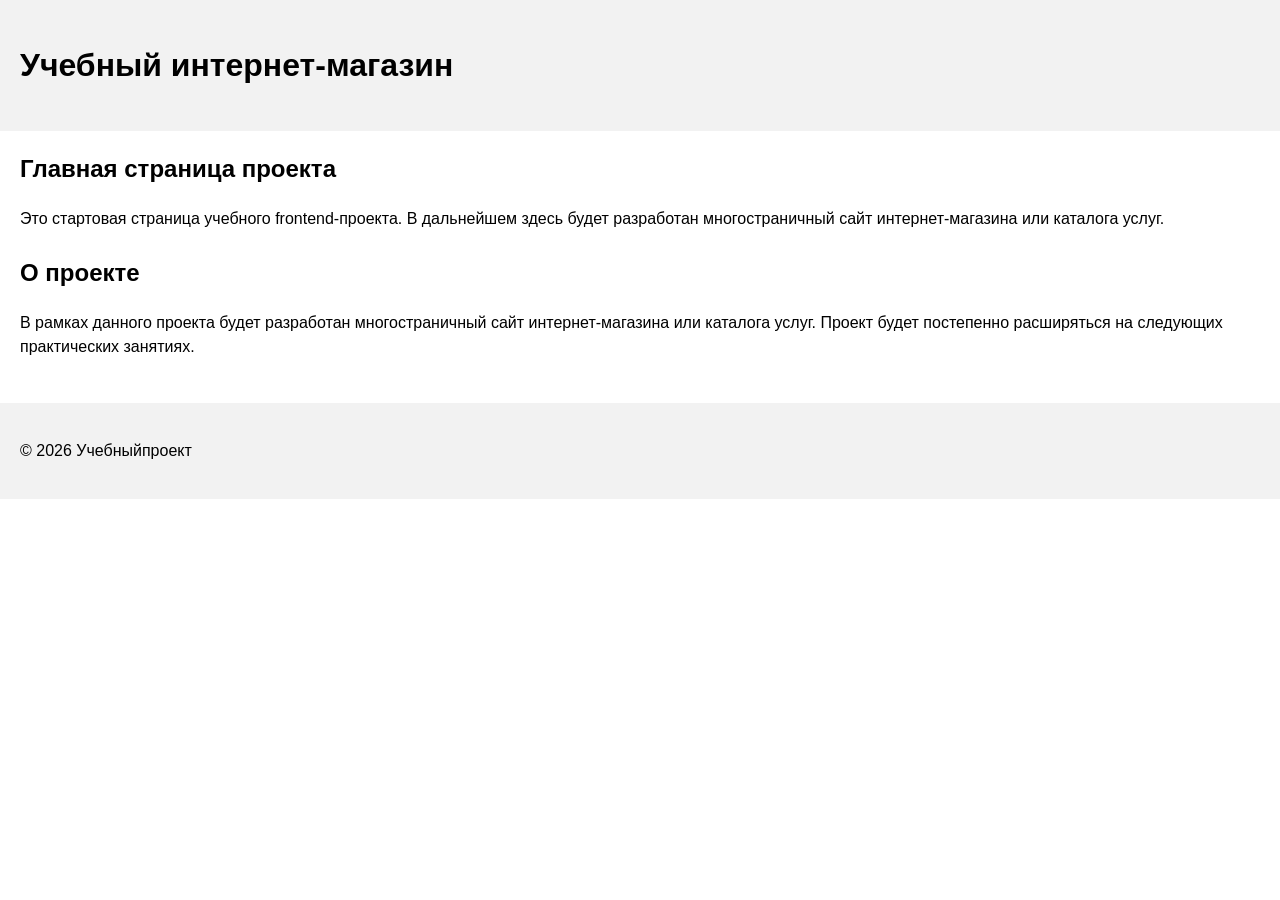
==== index.html @ c93471c6 "feat: add project description section" ====
<!DOCTYPE html>
<html lang="ru">
<head>
<meta charset="UTF-8">
<meta name="viewport" content="width=device-width, initial-scale=1.0">
<title>Каталогтоваров</title>
<link rel="stylesheet" href="css/style.css">
</head>
<body>
<header>
<h1>Учебный интернет-магазин</h1>
</header>

<main>
<section>
<h2>Главная страница проекта</h2>
<p>
        Это стартовая страница учебного frontend-проекта.
        В дальнейшем здесь будет разработан многостраничный сайт
        интернет-магазина или каталога услуг.
</p>
</section>
<section>
<h2>О проекте</h2>
<p>
    В рамках данного проекта будет разработан многостраничный сайт
    интернет-магазина или каталога услуг. Проект будет постепенно
    расширяться на следующих практических занятиях.
</p>
</section>

</main>

<footer>
<p>&copy; 2026 Учебныйпроект</p>
</footer>
</body>
</html>
---- css/style.css ----
body {
  margin: 0;
  font-family: Arial, sans-serif;
  line-height: 1.5;
}

header,
main,
footer {
  padding: 20px;
}

header {
  background-color: #f2f2f2;
}

footer {
background-color: #f2f2f2;
}

section {
  margin-bottom: 24px;
}

section h2 {
margin-top: 0;
}
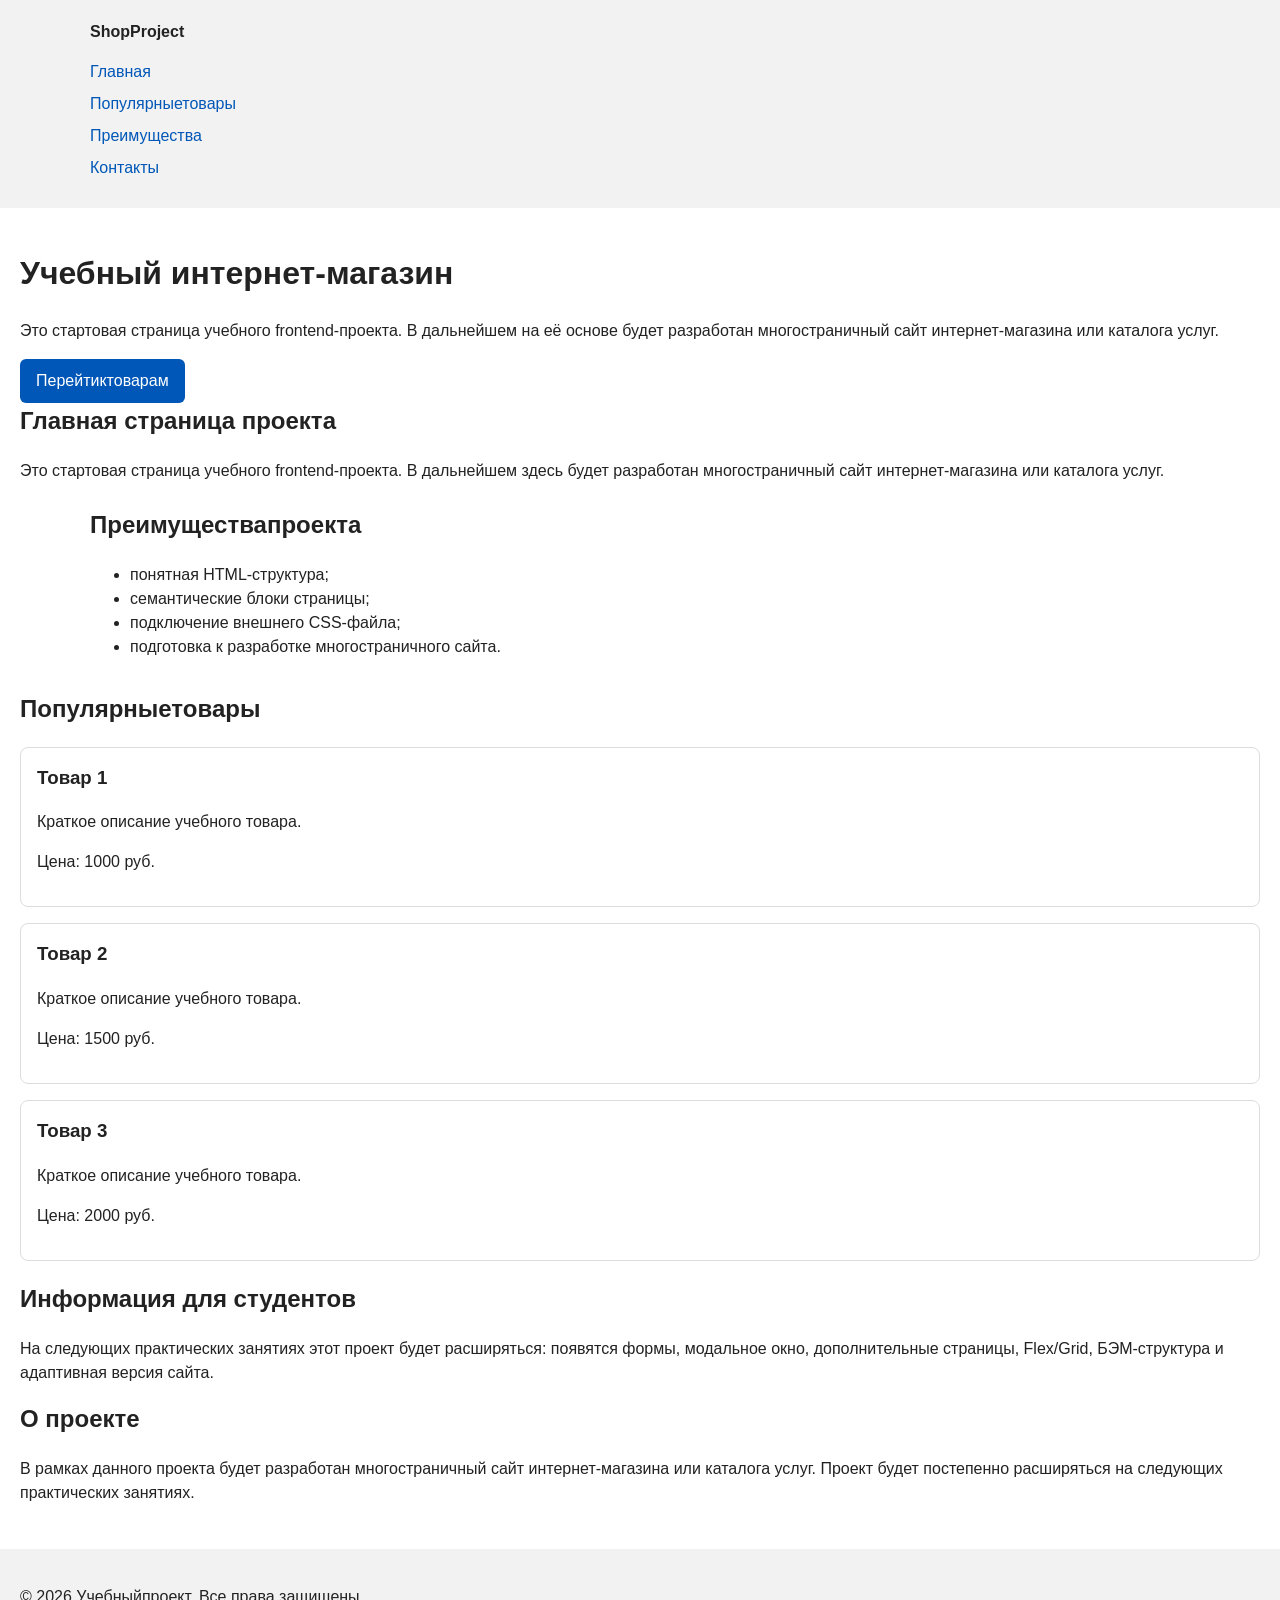
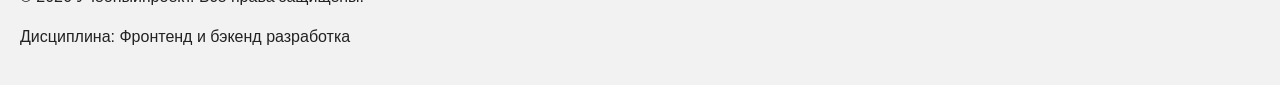
==== commit 00eebe63: ": add semantic HTML structure and base CSS styles" ====
--- a/index.html
+++ b/index.html
@@ -5,13 +5,37 @@
 <meta name="viewport" content="width=device-width, initial-scale=1.0">
 <title>Каталогтоваров</title>
 <link rel="stylesheet" href="css/style.css">
+
 </head>
 <body>
+    
 <header>
-<h1>Учебный интернет-магазин</h1>
+<div class="site-header">
+<a class="site-logo" href="index.html">ShopProject</a>
+
+<nav class="site-nav" aria-label="Основнаянавигация">
+<ul class="site-nav__list">
+<li><a href="index.html">Главная</a></li>
+<li><a href="#popular">Популярныетовары</a></li>
+<li><a href="#advantages">Преимущества</a></li>
+<li><a href="#contacts">Контакты</a></li>
+</ul>
+</nav>
+</div>
 </header>
 
+
 <main>
+<sectionclass="hero">
+<h1>Учебный интернет-магазин</h1>
+<p>
+    Это стартовая страница учебного frontend-проекта.
+    В дальнейшем на её основе будет разработан многостраничный сайт
+    интернет-магазина или каталога услуг.
+</p>
+<a class="button" href="#popular">Перейтиктоварам</a>
+</section>
+
 <section>
 <h2>Главная страница проекта</h2>
 <p>
@@ -20,6 +44,47 @@
         интернет-магазина или каталога услуг.
 </p>
 </section>
+<section class="section" id="advantages">
+<h2>Преимуществапроекта</h2>
+
+<ul class="advantages-list">
+<li>понятная HTML-структура;</li>
+<li>семантические блоки страницы;</li>
+<li>подключение внешнего CSS-файла;</li>
+<li>подготовка к разработке многостраничного сайта.</li>
+</ul>
+</section>
+<sectionclass="section" id="popular">
+<h2>Популярныетовары</h2>
+
+<article class="product-card">
+<h3>Товар 1</h3>
+<p>Краткое описание учебного товара.</p>
+<p>Цена: 1000 руб.</p>
+</article>
+
+<article class="product-card">
+<h3>Товар 2</h3>
+<p>Краткое описание учебного товара.</p>
+<p>Цена: 1500 руб.</p>
+</article>
+
+<article class="product-card">
+<h3>Товар 3</h3>
+<p>Краткое описание учебного товара.</p>
+<p>Цена: 2000 руб.</p>
+</article>
+</section>
+<asideclass="aside-info">
+<h2>Информация для студентов</h2>
+<p>
+    На следующих практических занятиях этот проект будет расширяться:
+    появятся формы, модальное окно, дополнительные страницы, Flex/Grid,
+    БЭМ-структура и адаптивная версия сайта.
+</p>
+</aside>
+
+
 <section>
 <h2>О проекте</h2>
 <p>
@@ -31,8 +96,9 @@
 
 </main>
 
-<footer>
-<p>&copy; 2026 Учебныйпроект</p>
+<footer id="contacts">
+<p>&copy; 2026 Учебныйпроект. Все права защищены.</p>
+<p>Дисциплина: Фронтенд и бэкенд разработка</p>
 </footer>
 </body>
 </html>
--- a/css/style.css
+++ b/css/style.css
@@ -25,3 +25,172 @@
 section h2 {
 margin-top: 0;
 }
+
+/* 
+  Универсальное правило для всех элементов.
+border-box делает расчёт размеров более понятным:
+width включает content, padding и border.
+*/
+* {
+  box-sizing: border-box;
+}
+
+/*
+Убираемстандартныйвнешнийотступбраузерау body.
+Без этого вокруг страницы может появиться белая рамка.
+*/
+body {
+  margin: 0;
+  font-family: Arial, sans-serif;
+  line-height: 1.5;
+  color: #222222;
+  background-color: #ffffff;
+}
+
+/*
+  Задаём внутренние отступы для основных областей страницы.
+  Это делает содержимое визуально отделённым от краёв окна браузера.
+*/
+header,
+main,
+footer {
+  padding: 20px;
+}
+
+/*
+  Оформляем шапку страницы.
+  Пока используется простой светло-серый фон.
+*/
+header {
+background-color: #f2f2f2;
+}
+
+/*
+  Оформляем подвал страницы тем же фоном,
+  чтобы визуально отделить его от основного содержимого.
+*/
+footer {
+background-color: #f2f2f2;
+}
+/*
+  Ограничиваем ширину содержимого шапки,
+  чтобы оно не растягивалось слишком сильно на широких экранах.
+*/
+.site-header {
+  max-width: 1100px;
+margin: 0 auto;
+}
+
+/*
+  Оформляем текстовый логотип.
+*/
+.site-logo {
+  font-weight: bold;
+text-decoration: none;
+color: #222222;
+}
+
+/*
+  Убираем стандартные отступы и маркеры списка навигации.
+*/
+.site-nav__list {
+  padding: 0;
+  margin: 16px 0 0;
+list-style: none;
+}
+
+/*
+  Добавляем расстояние между пунктами меню.
+*/
+.site-nav__list li {
+  margin-bottom: 8px;
+}
+
+/*
+Оформляемссылкименю.
+*/
+.site-nav__list a {
+  color: #0057b8;
+  text-decoration: none;
+}
+
+/*
+  При наведении мыши подчёркиваем ссылку.
+  Подробно состояния интерфейса будут рассмотрены в практической работе 1.7.
+*/
+.site-nav__lista:hover {
+  text-decoration: underline;
+}
+/*
+Hero-блок — первый крупный блок страницы.
+  Он визуально отделяется от остальных разделов фоном и отступами.
+*/
+.hero {
+  max-width: 1100px;
+  margin: 0 auto 32px;
+  padding: 32px 20px;
+  background-color: #eef5ff;
+border-radius: 12px;
+}
+
+/*
+  Общий класс для разделов страницы.
+*/
+.section {
+  max-width: 1100px;
+  margin: 0 auto 32px;
+}
+
+/*
+  Убираем лишний верхний отступ у заголовков разделов.
+*/
+.section h2 {
+  margin-top: 0;
+}
+/*
+  Карточка товара — самостоятельный блок.
+  На следующих занятиях карточки будут доработаны и выстроены в сетку.
+*/
+.product-card {
+  margin-bottom: 16px;
+  padding: 16px;
+  border: 1px solid #dddddd;
+  border-radius: 8px;
+  background-color: #ffffff;
+}
+
+/*
+  Убираем лишний верхний отступ у заголовка карточки.
+*/
+.product-card h3 {
+  margin-top: 0;
+}
+/*
+  Пока это обычная ссылка, но визуально она оформляется как кнопка.
+*/
+.button {
+  display: inline-block;
+  padding: 10px 16px;
+  color: #ffffff;
+  background-color: #0057b8;
+  text-decoration: none;
+  border-radius: 6px;
+}
+
+/*
+  Простое состояние наведения для кнопки.
+*/
+.button:hover {
+  background-color: #003f86;
+}
+
+/*
+  Дополнительный информационный блок.
+*/
+.aside-info {
+max-width: 1100px;
+  margin: 0 auto 32px;
+  padding: 16px;
+  border-left: 4px solid #0057b8;
+background-color: #f7f7f7;
+}
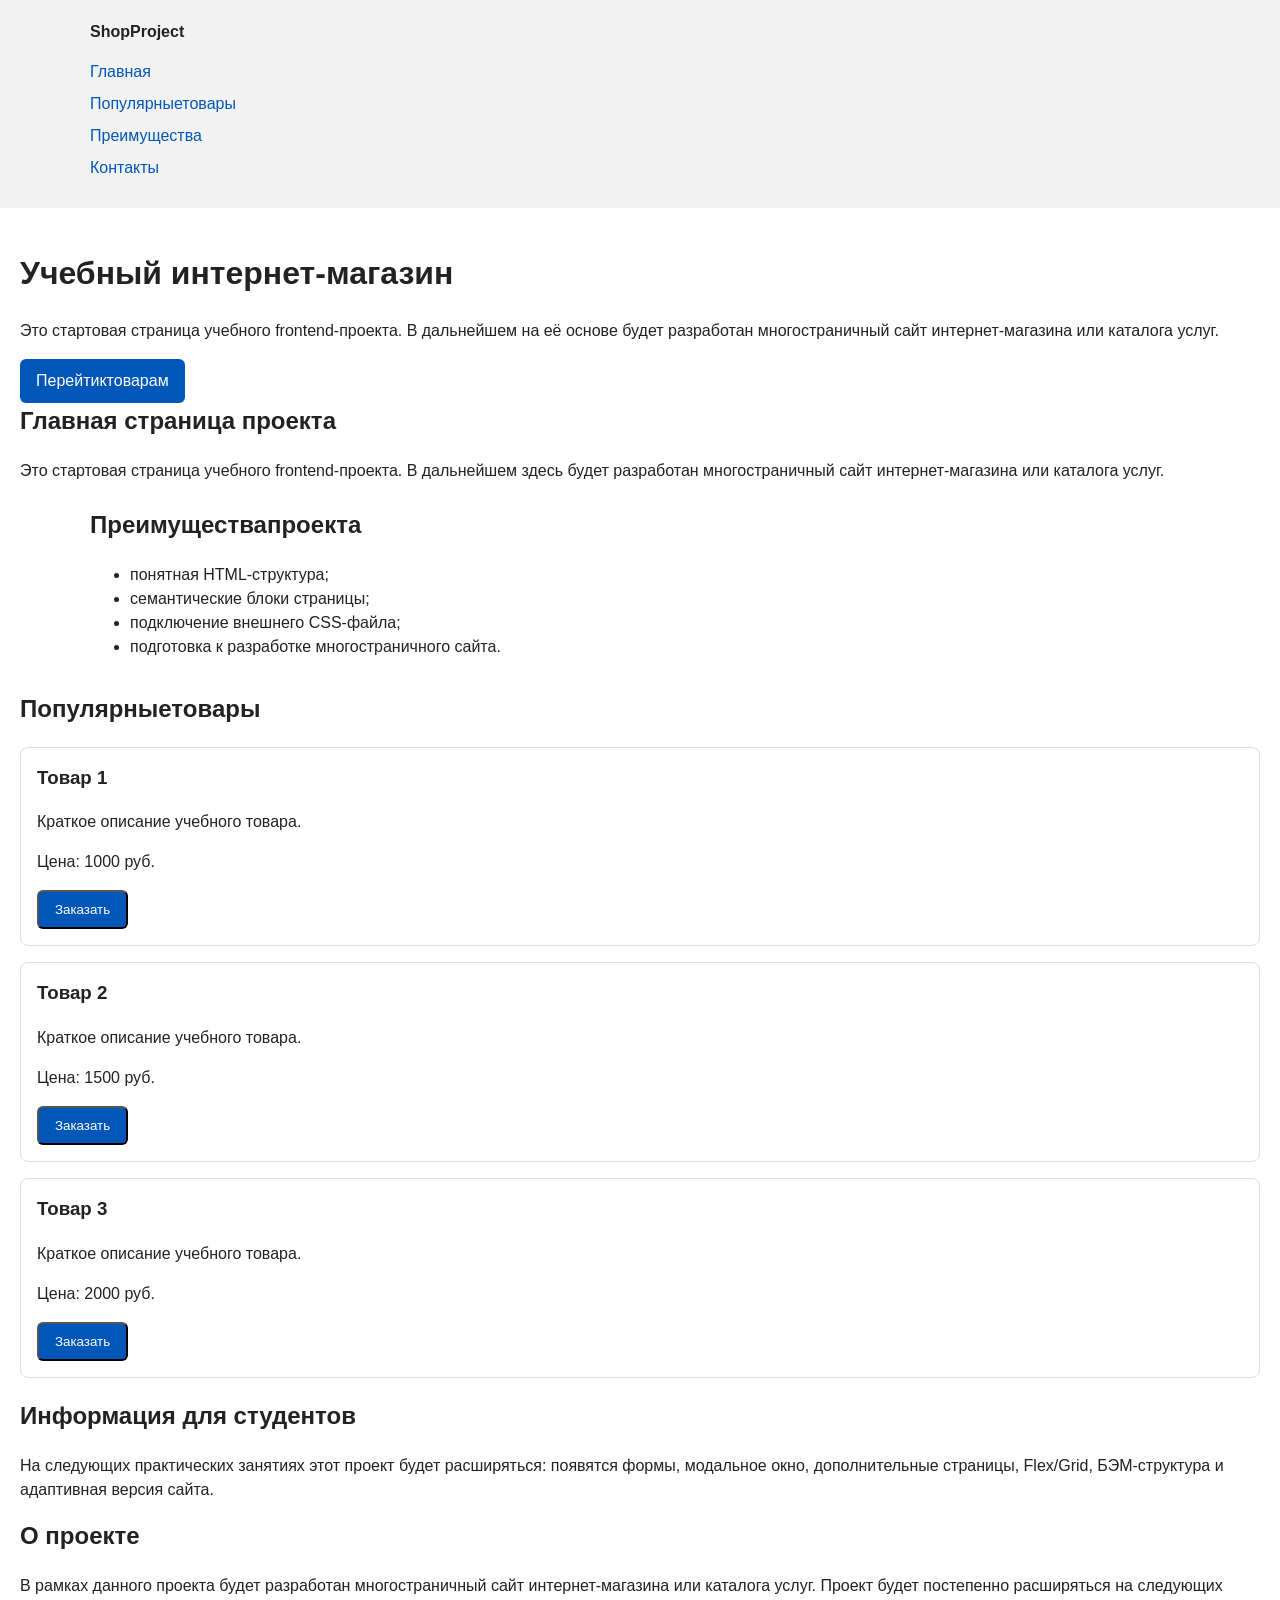
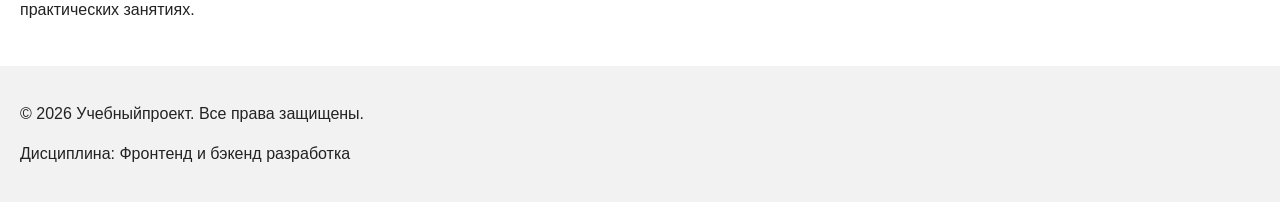
==== commit 2549c6b9: "feat: add order form modal and validation" ====
--- a/index.html
+++ b/index.html
@@ -5,6 +5,7 @@
 <meta name="viewport" content="width=device-width, initial-scale=1.0">
 <title>Каталогтоваров</title>
 <link rel="stylesheet" href="css/style.css">
+<script src="js/main.js" defer></script>
 
 </head>
 <body>
@@ -61,18 +62,30 @@
 <h3>Товар 1</h3>
 <p>Краткое описание учебного товара.</p>
 <p>Цена: 1000 руб.</p>
+<button class="button product-card__button" type="button" data-product="Товар 1">
+Заказать
+</button>
+
 </article>
 
 <article class="product-card">
 <h3>Товар 2</h3>
 <p>Краткое описание учебного товара.</p>
 <p>Цена: 1500 руб.</p>
+<button class="button product-card__button" type="button" data-product="Товар 1">
+Заказать
+</button>
+
 </article>
 
 <article class="product-card">
 <h3>Товар 3</h3>
 <p>Краткое описание учебного товара.</p>
 <p>Цена: 2000 руб.</p>
+<button class="button product-card__button" type="button" data-product="Товар 1">
+Заказать
+</button>
+
 </article>
 </section>
 <asideclass="aside-info">
@@ -100,5 +113,102 @@
 <p>&copy; 2026 Учебныйпроект. Все права защищены.</p>
 <p>Дисциплина: Фронтенд и бэкенд разработка</p>
 </footer>
+<dialog class="order-dialog" id="order-dialog" aria-labelledby="order-dialog-title">
+<h2 id="order-dialog-title">Оформлениезаявки</h2>
+
+<form class="order-form" id="order-form" action="#" method="post" novalidate>
+<input id="selected-product" name="selected-product" type="hidden">
+
+<div class="form-field">
+<label for="order-name">Имя</label>
+<input
+        id="order-name"
+        name="name"
+        type="text"
+        placeholder="Введитевашеимя"
+minlength="2"
+        autocomplete="given-name"
+        required
+>
+</div>
+
+<div class="form-field">
+<label for="order-email">E-mail</label>
+<input
+        id="order-email"
+        name="email"
+        type="email"
+        placeholder="example@mail.ru"
+        autocomplete="email"
+        required
+>
+</div>
+
+<div class="form-field">
+<label for="order-phone">Телефон</label>
+<input
+        id="order-phone"
+        name="phone"
+        type="tel"
+inputmode="tel"
+        placeholder="+7 (900) 000-00-00"
+        pattern="^\+7 \(\d{3}\) \d{3}-\d{2}-\d{2}$"
+        required
+>
+<small>Формат: +7 (900) 000-00-00</small>
+</div>
+
+<div class="form-field">
+<label for="order-date">Датасвязи</label>
+<input
+        id="order-date"
+        name="date"
+        type="date"
+>
+</div>
+
+<div class="form-field">
+<label for="order-topic">Темазаявки</label>
+<select id="order-topic" name="topic" required>
+<option value="">Выберитетему</option>
+<option value="product">Заказтовара</option>
+<option value="consultation">Консультация</option>
+<option value="delivery">Доставка</option>
+</select>
+</div>
+
+<div class="form-field">
+<label for="order-comment">Комментарий</label>
+<textarea
+        id="order-comment"
+        name="comment"
+rows="4"
+placeholder="Укажите дополнительную информацию"
+></textarea>
+</div>
+
+<div class="form-field form-field--checkbox">
+<label>
+<input
+          id="order-agreement"
+name="agreement"
+type="checkbox"
+required
+>
+        Я согласен на обработку данных
+</label>
+</div>
+
+<div class="form-actions">
+<button type="button" id="close-order-dialog">Закрыть</button>
+<button type="submit">Отправитьзаявку</button>
+</div>
+</form>
+</dialog>
+
+<p class="success-message" id="success-message" hidden>
+Форма успешно отправлена!
+</p>
+
 </body>
 </html>
--- a/css/style.css
+++ b/css/style.css
@@ -194,3 +194,104 @@
   border-left: 4px solid #0057b8;
 background-color: #f7f7f7;
 }
+/*
+  Модальное окно.
+  Элемент dialog сам умеет открываться поверх страницы.
+*/
+.order-dialog {
+  width: min(100% - 32px, 560px);
+  padding: 24px;
+  border: none;
+  border-radius: 12px;
+}
+
+/*
+  Затемнение фона за модальным окном.
+*/
+.order-dialog::backdrop {
+  background-color: rgba(0, 0, 0, 0.5);
+}
+
+/*
+  Поле формы.
+  Каждый блок получает нижний отступ.
+*/
+.form-field {
+  margin-bottom: 16px;
+}
+
+/*
+Подписьполя.
+*/
+.form-field label {
+  display: block;
+  margin-bottom: 6px;
+}
+
+/*
+  Основные поля формы.
+*/
+.form-fieldinput,
+.form-field select,
+.form-field textarea {
+  width: 100%;
+  padding: 10px 12px;
+  border: 1px solid #cccccc;
+  border-radius: 6px;
+  font: inherit;
+}
+
+/*
+Checkbox не должен занимать всю ширину.
+*/
+.form-field input[type="checkbox"] {
+width: auto;
+}
+
+/*
+  Подсказка под полем телефона.
+*/
+.form-field small {
+  display: block;
+margin-top: 4px;
+color: #666666;
+}
+
+/*
+  Видимый фокус для клавиатурной навигации.
+*/
+.form-field input:focus-visible,
+.form-field select:focus-visible,
+.form-field textarea:focus-visible,
+.form-actions button:focus-visible {
+  outline: 2px solid #0057b8;
+  outline-offset: 2px;
+}
+
+/*
+  Подсветка ошибочных полей.
+  Атрибут aria-invalid будет добавляться через JavaScript.
+*/
+[aria-invalid="true"] {
+  border-color: #b00020;
+}
+
+/*
+Кнопкиформы.
+*/
+.form-actions {
+  display: flex;
+  gap: 12px;
+  margin-top: 20px;
+}
+
+/*
+  Сообщение об успешной отправке.
+*/
+.success-message {
+max-width: 1100px;
+  margin: 24px auto;
+  padding: 16px;
+  border-left: 4px solid #168a2f;
+  background-color: #eefaf0;
+}
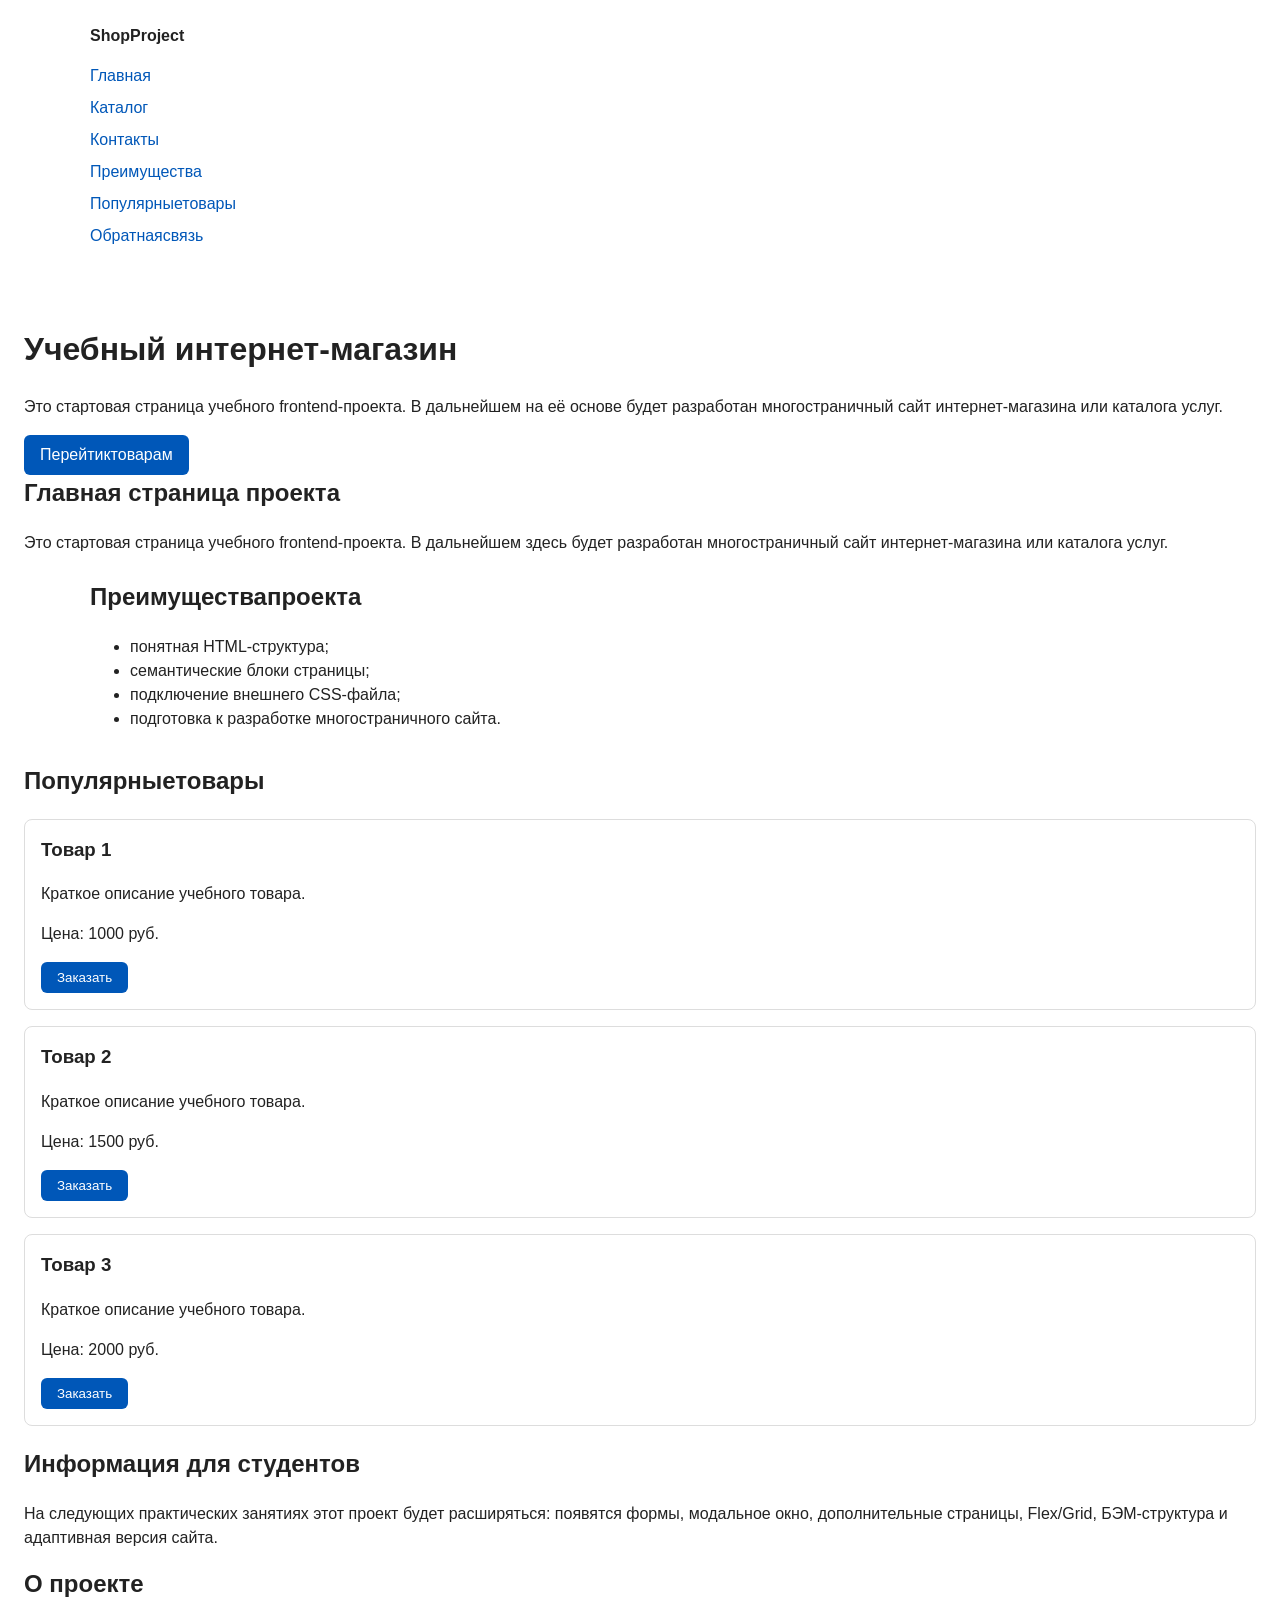
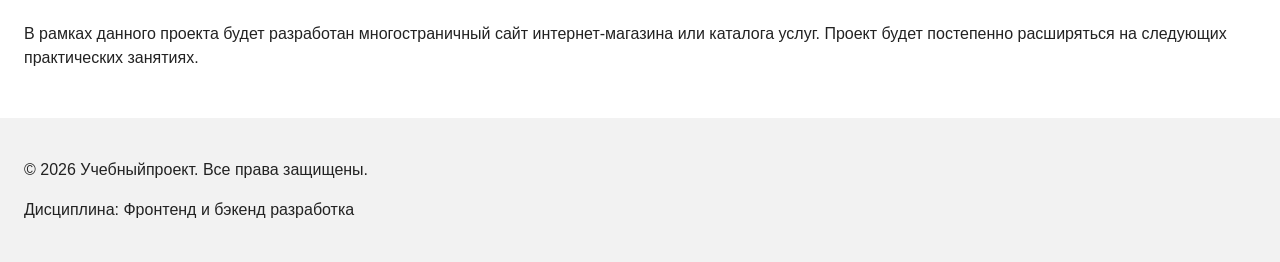
==== commit 351981fd: "feat: add multi-page structure navigation and anchors" ====
--- a/index.html
+++ b/index.html
@@ -6,6 +6,10 @@
 <title>Каталогтоваров</title>
 <link rel="stylesheet" href="css/style.css">
 <script src="js/main.js" defer></script>
+<meta property="og:type" content="website">
+<meta property="og:title" content="Учебныйинтернет-магазин">
+<meta property="og:description" content="Учебный frontend-проектинтернет-магазина.">
+<meta property="og:image" content="https://username.github.io/kr1-html-css-shop/images/preview.jpg">
 
 </head>
 <body>
@@ -17,11 +21,14 @@
 <nav class="site-nav" aria-label="Основнаянавигация">
 <ul class="site-nav__list">
 <li><a href="index.html">Главная</a></li>
-<li><a href="#popular">Популярныетовары</a></li>
-<li><a href="#advantages">Преимущества</a></li>
-<li><a href="#contacts">Контакты</a></li>
+<li><a href="catalog.html">Каталог</a></li>
+<li><a href="contacts.html">Контакты</a></li>
+<li><a href="index.html#advantages">Преимущества</a></li>
+<li><a href="index.html#popular">Популярныетовары</a></li>
+<li><a href="index.html#contacts">Обратнаясвязь</a></li>
 </ul>
 </nav>
+
 </div>
 </header>
 
--- a/css/style.css
+++ b/css/style.css
@@ -1,43 +1,52 @@
-body {
-  margin: 0;
-  font-family: Arial, sans-serif;
-  line-height: 1.5;
-}
-
-header,
-main,
-footer {
-  padding: 20px;
-}
-
-header {
-  background-color: #f2f2f2;
-}
-
-footer {
-background-color: #f2f2f2;
-}
-
-section {
-  margin-bottom: 24px;
-}
-
-section h2 {
-margin-top: 0;
-}
-
+/* ===============================
+   1. Переменные проекта
+   =============================== */
+:root {
+  /* Основные цвета проекта */
+--color-bg: #ffffff;
+  --color-text: #222222;
+  --color-muted: #666666;
+  --color-primary: #0057b8;
+  --color-primary-dark: #003f86;
+  --color-border: #dddddd;
+  --color-surface: #f7f7f7;
+  --color-surface-accent: #eef5ff;
+  --color-danger: #b00020;
+  --color-success: #168a2f;
+  --color-success-bg: #eefaf0;
+  --color-white: #ffffff;
+
+  /* Отступы */
+  --space-xs: 4px;
+  --space-sm: 8px;
+  --space-md: 16px;
+  --space-lg: 24px;
+  --space-xl: 32px;
+
+  /* Скругления */
+  --radius-sm: 6px;
+  --radius-md: 8px;
+  --radius-lg: 12px;
+
+/* Размеры */
+  --container-width: 1100px;
+}
+
+/* ===============================
+   2. Базовые стили
+   =============================== */
 /* 
   Универсальное правило для всех элементов.
-border-box делает расчёт размеров более понятным:
-width включает content, padding и border.
+  border-box делает расчёт размеров более понятным:
+  width включает content, padding и border.
 */
 * {
   box-sizing: border-box;
 }
 
 /*
-Убираемстандартныйвнешнийотступбраузерау body.
-Без этого вокруг страницы может появиться белая рамка.
+  Убираем стандартный внешний отступ браузера у body.
+  Без этого вокруг страницы может появиться белая рамка.
 */
 body {
   margin: 0;
@@ -54,31 +63,45 @@
 header,
 main,
 footer {
-  padding: 20px;
-}
+  padding: var(--space-lg);
+}
+
 
 /*
   Оформляем шапку страницы.
   Пока используется простой светло-серый фон.
 */
-header {
-background-color: #f2f2f2;
-}
+footer {
+  background-color: var(--color-surface);
+}
+
 
 /*
   Оформляем подвал страницы тем же фоном,
   чтобы визуально отделить его от основного содержимого.
 */
 footer {
-background-color: #f2f2f2;
-}
+  background-color: #f2f2f2;
+}
+
+section {
+  margin-bottom: 24px;
+}
+
+section h2 {
+  margin-top: 0;
+}
+
+/* ===============================
+   3. Общие элементы интерфейса
+   =============================== */
 /*
   Ограничиваем ширину содержимого шапки,
   чтобы оно не растягивалось слишком сильно на широких экранах.
 */
 .site-header {
   max-width: 1100px;
-margin: 0 auto;
+  margin: 0 auto;
 }
 
 /*
@@ -86,8 +109,8 @@
 */
 .site-logo {
   font-weight: bold;
-text-decoration: none;
-color: #222222;
+  text-decoration: none;
+  color: #222222;
 }
 
 /*
@@ -96,7 +119,7 @@
 .site-nav__list {
   padding: 0;
   margin: 16px 0 0;
-list-style: none;
+  list-style: none;
 }
 
 /*
@@ -107,191 +130,223 @@
 }
 
 /*
-Оформляемссылкименю.
+  Оформляем ссылки меню.
 */
 .site-nav__list a {
   color: #0057b8;
   text-decoration: none;
 }
 
+a {
+  color: var(--color-primary);
+}
+
+a:hover {
+  color: var(--color-primary-dark);
+}
+
+a:focus-visible {
+  outline: 2px solid var(--color-primary);
+outline-offset: 3px;
+}
+
 /*
   При наведении мыши подчёркиваем ссылку.
   Подробно состояния интерфейса будут рассмотрены в практической работе 1.7.
 */
-.site-nav__lista:hover {
+.site-nav__list a:hover {
   text-decoration: underline;
 }
-/*
-Hero-блок — первый крупный блок страницы.
-  Он визуально отделяется от остальных разделов фоном и отступами.
-*/
+
+/*
+  Пока это обычная ссылка, но визуально она оформляется как кнопка.
+*/
+.button {
+  display: inline-block;
+  padding: var(--space-sm) var(--space-md);
+  color: var(--color-white);
+  background-color: var(--color-primary);
+  text-decoration: none;
+  border: none;
+  border-radius: var(--radius-sm);
+  cursor: pointer;
+}
+
+.button:hover {
+  background-color: var(--color-primary-dark);
+}
+
+.button:focus-visible {
+  outline: 2px solid var(--color-primary);
+  outline-offset: 3px;
+}
+
+.button:disabled {
+  opacity: 0.6;
+  cursor: not-allowed;
+}
+
+
+/* ===============================
+   4. Компоненты страницы
+=============================== */
+
 .hero {
-  max-width: 1100px;
-  margin: 0 auto 32px;
-  padding: 32px 20px;
-  background-color: #eef5ff;
-border-radius: 12px;
-}
-
-/*
-  Общий класс для разделов страницы.
-*/
+  max-width: var(--container-width);
+  margin: 0 auto var(--space-xl);
+  padding: var(--space-xl) var(--space-lg);
+  background-color: var(--color-surface-accent);
+  border-radius: var(--radius-lg);
+}
+
 .section {
-  max-width: 1100px;
-  margin: 0 auto 32px;
-}
-
-/*
-  Убираем лишний верхний отступ у заголовков разделов.
-*/
+  max-width: var(--container-width);
+  margin: 0 auto var(--space-xl);
+}
+
 .section h2 {
   margin-top: 0;
 }
+
 /*
   Карточка товара — самостоятельный блок.
   На следующих занятиях карточки будут доработаны и выстроены в сетку.
 */
 .product-card {
-  margin-bottom: 16px;
-  padding: 16px;
-  border: 1px solid #dddddd;
-  border-radius: 8px;
-  background-color: #ffffff;
-}
-
-/*
-  Убираем лишний верхний отступ у заголовка карточки.
-*/
+  margin-bottom: var(--space-md);
+  padding: var(--space-md);
+  border: 1px solid var(--color-border);
+  border-radius: var(--radius-md);
+  background-color: var(--color-bg);
+}
+
+.product-card:hover {
+  border-color: var(--color-primary);
+}
+
 .product-card h3 {
   margin-top: 0;
 }
-/*
-  Пока это обычная ссылка, но визуально она оформляется как кнопка.
-*/
-.button {
-  display: inline-block;
-  padding: 10px 16px;
-  color: #ffffff;
-  background-color: #0057b8;
-  text-decoration: none;
-  border-radius: 6px;
-}
-
-/*
-  Простое состояние наведения для кнопки.
-*/
-.button:hover {
-  background-color: #003f86;
-}
+
 
 /*
   Дополнительный информационный блок.
 */
 .aside-info {
-max-width: 1100px;
-  margin: 0 auto 32px;
-  padding: 16px;
-  border-left: 4px solid #0057b8;
-background-color: #f7f7f7;
-}
-/*
-  Модальное окно.
-  Элемент dialog сам умеет открываться поверх страницы.
-*/
+  max-width: var(--container-width);
+  margin: 0 auto var(--space-xl);
+  padding: var(--space-md);
+  border-left: 4px solid var(--color-primary);
+  background-color: var(--color-surface);
+}
+
+
+/*
+  Сообщение об успешной отправке.
+*/
+.success-message {
+  max-width: var(--container-width);
+  margin: var(--space-lg) auto;
+  padding: var(--space-md);
+  border-left: 4px solid var(--color-success);
+  background-color: var(--color-success-bg);
+}
+
+
+/* ===============================
+   5. Форма и модальное окно
+   =============================== */
+
 .order-dialog {
-  width: min(100% - 32px, 560px);
-  padding: 24px;
+width: min(100% - 32px, 560px);
+  padding: var(--space-lg);
   border: none;
-  border-radius: 12px;
-}
-
-/*
-  Затемнение фона за модальным окном.
-*/
+  border-radius: var(--radius-lg);
+}
+
 .order-dialog::backdrop {
   background-color: rgba(0, 0, 0, 0.5);
 }
 
-/*
-  Поле формы.
-  Каждый блок получает нижний отступ.
-*/
 .form-field {
-  margin-bottom: 16px;
-}
-
-/*
-Подписьполя.
-*/
+  margin-bottom: var(--space-md);
+}
+
 .form-field label {
   display: block;
-  margin-bottom: 6px;
-}
-
-/*
-  Основные поля формы.
-*/
-.form-fieldinput,
+  margin-bottom: var(--space-xs);
+}
+
+.form-field input,
 .form-field select,
 .form-field textarea {
   width: 100%;
   padding: 10px 12px;
-  border: 1px solid #cccccc;
-  border-radius: 6px;
+  border: 1px solid var(--color-border);
+  border-radius: var(--radius-sm);
   font: inherit;
 }
 
-/*
-Checkbox не должен занимать всю ширину.
-*/
 .form-field input[type="checkbox"] {
-width: auto;
-}
-
-/*
-  Подсказка под полем телефона.
-*/
+  width: auto;
+}
+
 .form-field small {
   display: block;
-margin-top: 4px;
-color: #666666;
+  margin-top: var(--space-xs);
+  color: var(--color-muted);
 }
 
 /*
   Видимый фокус для клавиатурной навигации.
 */
+.form-field input:hover,
+.form-field select:hover,
+.form-field textarea:hover {
+  border-color: var(--color-primary);
+}
+
 .form-field input:focus-visible,
 .form-field select:focus-visible,
 .form-field textarea:focus-visible,
 .form-actions button:focus-visible {
-  outline: 2px solid #0057b8;
-  outline-offset: 2px;
-}
-
-/*
-  Подсветка ошибочных полей.
-  Атрибут aria-invalid будет добавляться через JavaScript.
-*/
+  outline: 2px solid var(--color-primary);
+  outline-offset: 3px;
+}
+
 [aria-invalid="true"] {
-  border-color: #b00020;
-}
-
-/*
-Кнопкиформы.
+  border-color: var(--color-danger);
+}
+
+
+
+/*
+  Кнопки формы.
 */
 .form-actions {
   display: flex;
   gap: 12px;
   margin-top: 20px;
 }
-
-/*
-  Сообщение об успешной отправке.
-*/
-.success-message {
-max-width: 1100px;
-  margin: 24px auto;
-  padding: 16px;
-  border-left: 4px solid #168a2f;
-  background-color: #eefaf0;
-}
+.breadcrumbs {
+  max-width: var(--container-width);
+  margin: 0 auto var(--space-md);
+  font-size: 14px;
+  color: var(--color-muted);
+}
+
+.breadcrumbs a {
+  color: var(--color-primary);
+}
+
+.breadcrumbsspan::before {
+  content: " / ";
+  color: var(--color-muted);
+}
+html {
+  scroll-behavior: smooth;
+}
+:target {
+  outline: 2px dashed var(--color-primary);
+outline-offset: 4px;
+}
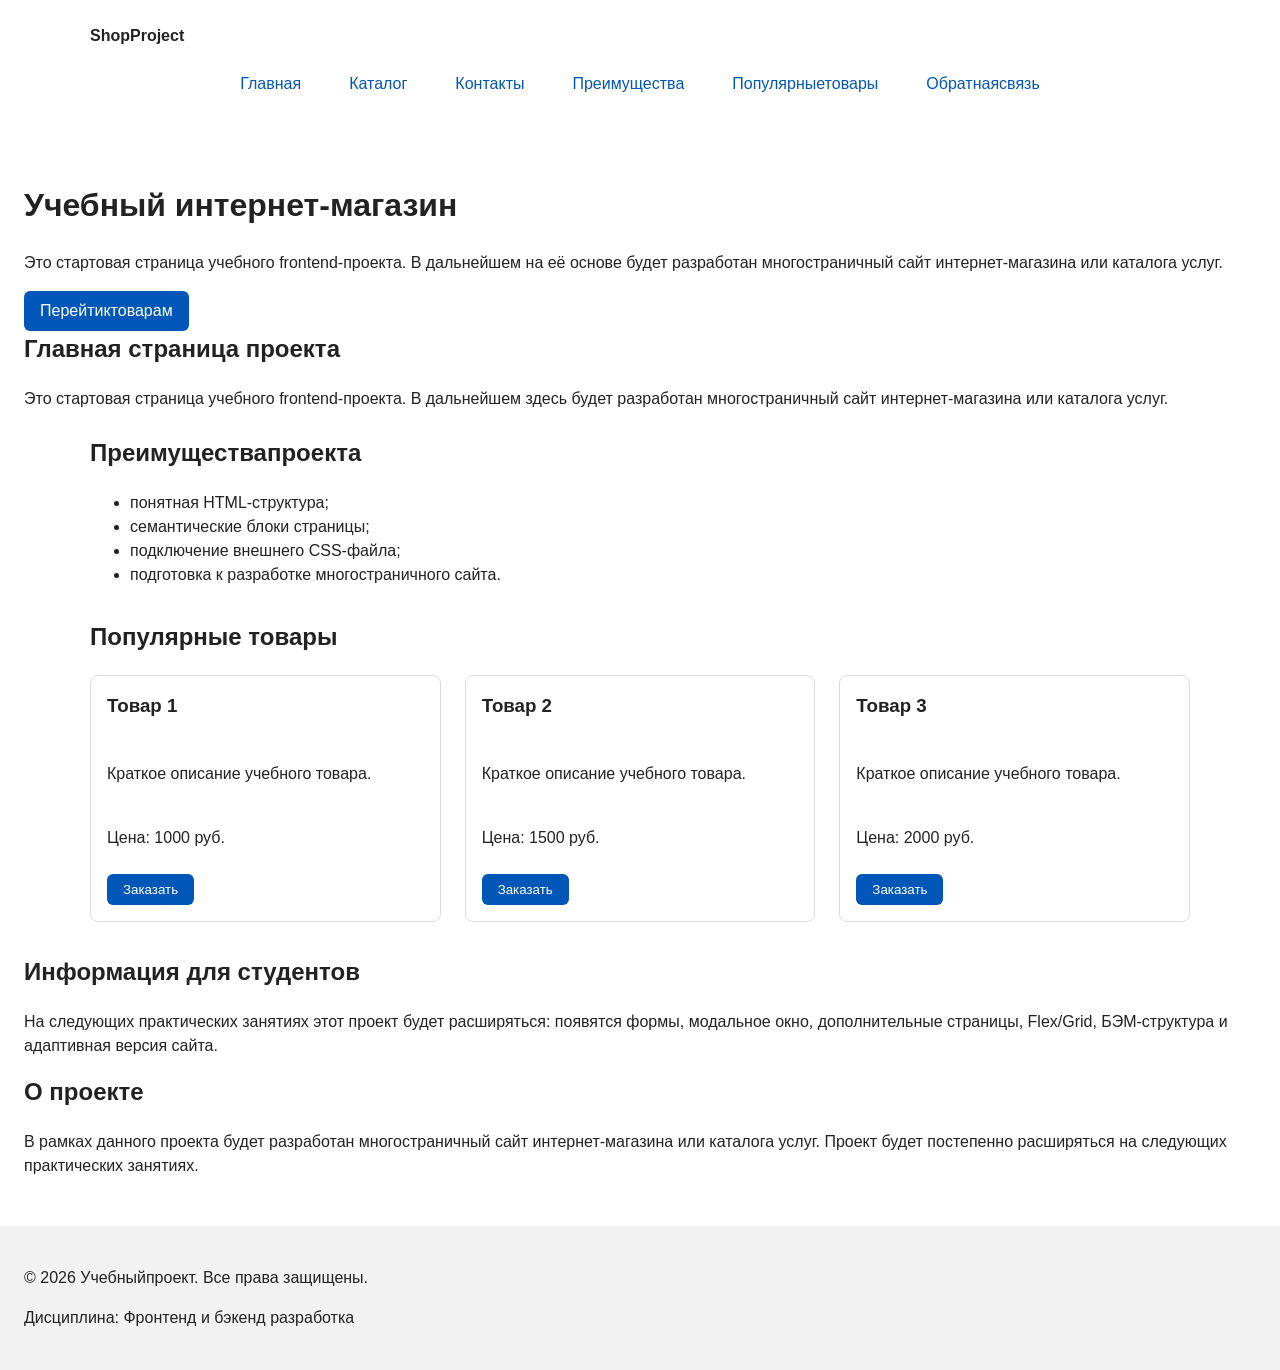
==== commit c0ec2da4: "feat: add flex navigation and grid catalog layout" ====
--- a/index.html
+++ b/index.html
@@ -62,36 +62,39 @@
 <li>подготовка к разработке многостраничного сайта.</li>
 </ul>
 </section>
-<sectionclass="section" id="popular">
-<h2>Популярныетовары</h2>
-
-<article class="product-card">
-<h3>Товар 1</h3>
-<p>Краткое описание учебного товара.</p>
-<p>Цена: 1000 руб.</p>
-<button class="button product-card__button" type="button" data-product="Товар 1">
-Заказать
-</button>
-
-</article>
-
-<article class="product-card">
-<h3>Товар 2</h3>
-<p>Краткое описание учебного товара.</p>
-<p>Цена: 1500 руб.</p>
-<button class="button product-card__button" type="button" data-product="Товар 1">
-Заказать
-</button>
-
-</article>
-
-<article class="product-card">
-<h3>Товар 3</h3>
-<p>Краткое описание учебного товара.</p>
-<p>Цена: 2000 руб.</p>
-<button class="button product-card__button" type="button" data-product="Товар 1">
-Заказать
-</button>
+<section class="section" id="popular">
+  <h2>Популярные товары</h2>
+
+  <div class="products-grid">
+    <article class="product-card">
+      <h3>Товар 1</h3>
+      <p>Краткое описание учебного товара.</p>
+      <p>Цена: 1000 руб.</p>
+      <button class="button product-card__button" type="button" data-product="Товар 1">
+        Заказать
+      </button>
+    </article>
+
+    <article class="product-card">
+      <h3>Товар 2</h3>
+      <p>Краткое описание учебного товара.</p>
+      <p>Цена: 1500 руб.</p>
+      <button class="button product-card__button" type="button" data-product="Товар 2">
+        Заказать
+      </button>
+    </article>
+
+    <article class="product-card">
+      <h3>Товар 3</h3>
+      <p>Краткое описание учебного товара.</p>
+      <p>Цена: 2000 руб.</p>
+      <button class="button product-card__button" type="button" data-product="Товар 3">
+        Заказать
+      </button>
+    </article>
+  </div>
+</section>
+
 
 </article>
 </section>
--- a/css/style.css
+++ b/css/style.css
@@ -117,10 +117,16 @@
   Убираем стандартные отступы и маркеры списка навигации.
 */
 .site-nav__list {
+  display: flex;
+  flex-wrap: wrap;
+  justify-content: center;
+  align-items: center;
+  gap: var(--space-md);
   padding: 0;
-  margin: 16px 0 0;
-  list-style: none;
-}
+  margin: var(--space-md) 0 0;
+list-style: none;
+}
+
 
 /*
   Добавляем расстояние между пунктами меню.
@@ -133,9 +139,18 @@
   Оформляем ссылки меню.
 */
 .site-nav__list a {
-  color: #0057b8;
+display: inline-block;
+  padding: var(--space-sm) var(--space-md);
+  color: var(--color-primary);
   text-decoration: none;
-}
+  border-radius: var(--radius-sm);
+}
+
+.site-nav__lista:hover {
+  color: var(--color-white);
+  background-color: var(--color-primary);
+}
+
 
 a {
   color: var(--color-primary);
@@ -148,14 +163,6 @@
 a:focus-visible {
   outline: 2px solid var(--color-primary);
 outline-offset: 3px;
-}
-
-/*
-  При наведении мыши подчёркиваем ссылку.
-  Подробно состояния интерфейса будут рассмотрены в практической работе 1.7.
-*/
-.site-nav__list a:hover {
-  text-decoration: underline;
 }
 
 /*
@@ -213,12 +220,21 @@
   На следующих занятиях карточки будут доработаны и выстроены в сетку.
 */
 .product-card {
-  margin-bottom: var(--space-md);
+  display: flex;
+  flex-direction: column;
+  gap: var(--space-sm);
+  margin-bottom: 0;
   padding: var(--space-md);
   border: 1px solid var(--color-border);
   border-radius: var(--radius-md);
   background-color: var(--color-bg);
 }
+
+.product-card .button {
+  margin-top: auto;
+align-self: flex-start;
+}
+
 
 .product-card:hover {
   border-color: var(--color-primary);
@@ -350,3 +366,37 @@
   outline: 2px dashed var(--color-primary);
 outline-offset: 4px;
 }
+
+.products-grid {
+  display: grid;
+  grid-template-columns: repeat(3, 1fr);
+gap: var(--space-lg);
+}
+.filters-form {
+  display: grid;
+  gap: var(--space-md);
+}
+
+.filters-form fieldset {
+  margin: 0;
+  padding: var(--space-md);
+  border: 1px solid var(--color-border);
+  border-radius: var(--radius-sm);
+}
+
+.filters-form legend {
+  font-weight: 700;
+}
+
+.filters-form label {
+  display: block;
+  margin-bottom: var(--space-sm);
+}
+
+.filters-form input[type="number"] {
+  width: 100%;
+  padding: 8px 10px;
+  border: 1px solid var(--color-border);
+  border-radius: var(--radius-sm);
+font: inherit;
+}
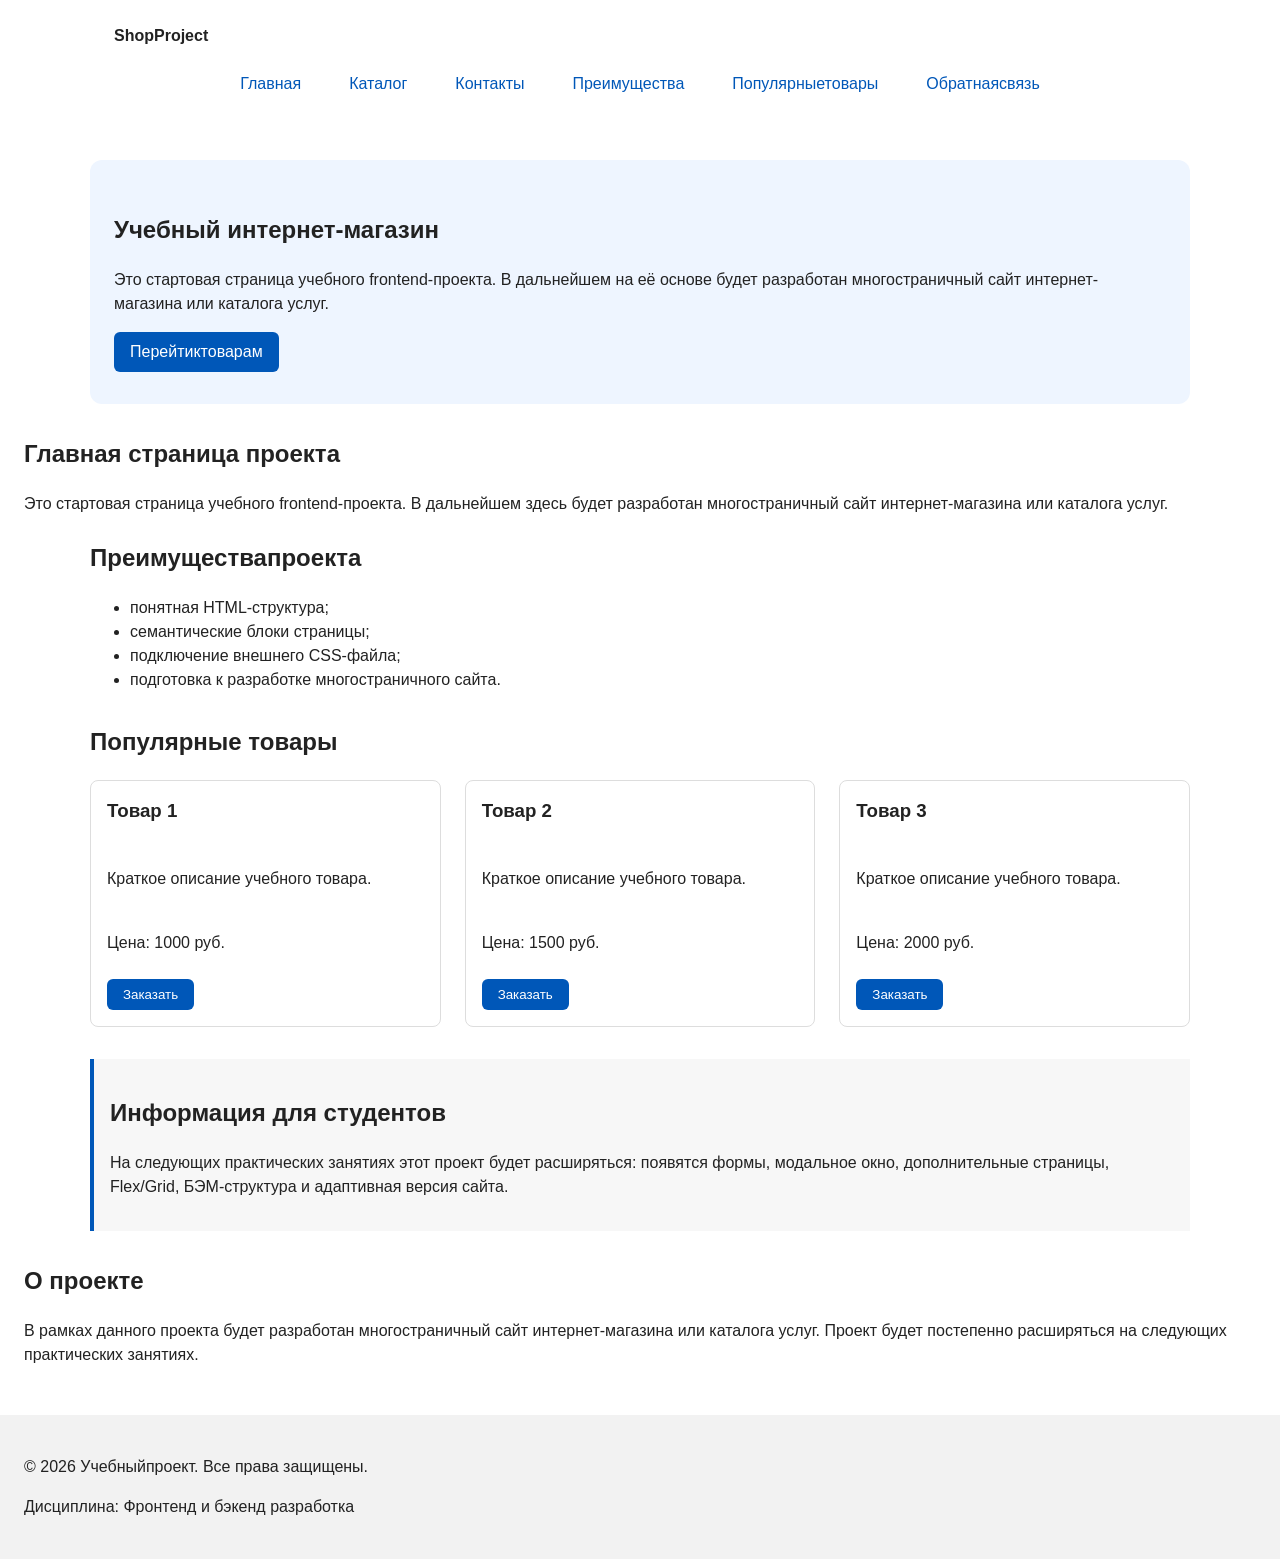
==== commit d7a6aaf4: "refactor: apply BEM naming to CSS classes" ====
--- a/index.html
+++ b/index.html
@@ -13,19 +13,19 @@
 
 </head>
 <body>
-    
-<header>
-<div class="site-header">
-<a class="site-logo" href="index.html">ShopProject</a>
+
+<header class="site-header">
+<div class="site-header__inner">
+<a class="site-header__logo" href="index.html">ShopProject</a>
 
 <nav class="site-nav" aria-label="Основнаянавигация">
 <ul class="site-nav__list">
-<li><a href="index.html">Главная</a></li>
-<li><a href="catalog.html">Каталог</a></li>
-<li><a href="contacts.html">Контакты</a></li>
-<li><a href="index.html#advantages">Преимущества</a></li>
-<li><a href="index.html#popular">Популярныетовары</a></li>
-<li><a href="index.html#contacts">Обратнаясвязь</a></li>
+<li class="site-nav__item"><a class="site-nav__link site-nav__link--active" href="index.html">Главная</a></li>
+<li class="site-nav__item"><a class="site-nav__link" href="catalog.html">Каталог</a></li>
+<li class="site-nav__item"><a class="site-nav__link" href="contacts.html">Контакты</a></li>
+<li class="site-nav__item"><a class="site-nav__link" href="index.html#advantages">Преимущества</a></li>
+<li class="site-nav__item"><a class="site-nav__link" href="index.html#popular">Популярныетовары</a></li>
+<li class="site-nav__item"><a class="site-nav__link" href="index.html#contacts">Обратнаясвязь</a></li>
 </ul>
 </nav>
 
@@ -34,7 +34,7 @@
 
 
 <main>
-<sectionclass="hero">
+<section class="hero">
 <h1>Учебный интернет-магазин</h1>
 <p>
     Это стартовая страница учебного frontend-проекта.
@@ -55,7 +55,7 @@
 <section class="section" id="advantages">
 <h2>Преимуществапроекта</h2>
 
-<ul class="advantages-list">
+<ul class="advantages__list">
 <li>понятная HTML-структура;</li>
 <li>семантические блоки страницы;</li>
 <li>подключение внешнего CSS-файла;</li>
@@ -67,27 +67,27 @@
 
   <div class="products-grid">
     <article class="product-card">
-      <h3>Товар 1</h3>
-      <p>Краткое описание учебного товара.</p>
-      <p>Цена: 1000 руб.</p>
+      <h3 class="product-card__title">Товар 1</h3>
+      <p class="product-card__description">Краткое описание учебного товара.</p>
+      <p class="product-card__price">Цена: 1000 руб.</p>
       <button class="button product-card__button" type="button" data-product="Товар 1">
         Заказать
       </button>
     </article>
 
     <article class="product-card">
-      <h3>Товар 2</h3>
-      <p>Краткое описание учебного товара.</p>
-      <p>Цена: 1500 руб.</p>
+      <h3 class="product-card__title">Товар 2</h3>
+      <p class="product-card__description">Краткое описание учебного товара.</p>
+      <p class="product-card__price">Цена: 1500 руб.</p>
       <button class="button product-card__button" type="button" data-product="Товар 2">
         Заказать
       </button>
     </article>
 
     <article class="product-card">
-      <h3>Товар 3</h3>
-      <p>Краткое описание учебного товара.</p>
-      <p>Цена: 2000 руб.</p>
+      <h3 class="product-card__title">Товар 3</h3>
+      <p class="product-card__description">Краткое описание учебного товара.</p>
+      <p class="product-card__price">Цена: 2000 руб.</p>
       <button class="button product-card__button" type="button" data-product="Товар 3">
         Заказать
       </button>
@@ -96,9 +96,7 @@
 </section>
 
 
-</article>
-</section>
-<asideclass="aside-info">
+<aside class="aside-info">
 <h2>Информация для студентов</h2>
 <p>
     На следующих практических занятиях этот проект будет расширяться:
@@ -119,19 +117,20 @@
 
 </main>
 
-<footer id="contacts">
+<footer class="site-footer" id="contacts">
 <p>&copy; 2026 Учебныйпроект. Все права защищены.</p>
 <p>Дисциплина: Фронтенд и бэкенд разработка</p>
 </footer>
 <dialog class="order-dialog" id="order-dialog" aria-labelledby="order-dialog-title">
-<h2 id="order-dialog-title">Оформлениезаявки</h2>
+<h2 class="order-dialog__title" id="order-dialog-title">Оформлениезаявки</h2>
 
 <form class="order-form" id="order-form" action="#" method="post" novalidate>
 <input id="selected-product" name="selected-product" type="hidden">
 
-<div class="form-field">
-<label for="order-name">Имя</label>
-<input
+<div class="order-form__field">
+<label class="order-form__label" for="order-name">Имя</label>
+<input
+        class="order-form__input"
         id="order-name"
         name="name"
         type="text"
@@ -142,9 +141,10 @@
 >
 </div>
 
-<div class="form-field">
-<label for="order-email">E-mail</label>
-<input
+<div class="order-form__field">
+<label class="order-form__label" for="order-email">E-mail</label>
+<input
+        class="order-form__input"
         id="order-email"
         name="email"
         type="email"
@@ -154,9 +154,10 @@
 >
 </div>
 
-<div class="form-field">
-<label for="order-phone">Телефон</label>
-<input
+<div class="order-form__field">
+<label class="order-form__label" for="order-phone">Телефон</label>
+<input
+        class="order-form__input"
         id="order-phone"
         name="phone"
         type="tel"
@@ -165,21 +166,22 @@
         pattern="^\+7 \(\d{3}\) \d{3}-\d{2}-\d{2}$"
         required
 >
-<small>Формат: +7 (900) 000-00-00</small>
-</div>
-
-<div class="form-field">
-<label for="order-date">Датасвязи</label>
-<input
+<small class="order-form__hint">Формат: +7 (900) 000-00-00</small>
+</div>
+
+<div class="order-form__field">
+<label class="order-form__label" for="order-date">Датасвязи</label>
+<input
+        class="order-form__input"
         id="order-date"
         name="date"
         type="date"
 >
 </div>
 
-<div class="form-field">
-<label for="order-topic">Темазаявки</label>
-<select id="order-topic" name="topic" required>
+<div class="order-form__field">
+<label class="order-form__label" for="order-topic">Темазаявки</label>
+<select class="order-form__select" id="order-topic" name="topic" required>
 <option value="">Выберитетему</option>
 <option value="product">Заказтовара</option>
 <option value="consultation">Консультация</option>
@@ -187,9 +189,10 @@
 </select>
 </div>
 
-<div class="form-field">
-<label for="order-comment">Комментарий</label>
+<div class="order-form__field">
+<label class="order-form__label" for="order-comment">Комментарий</label>
 <textarea
+        class="order-form__textarea"
         id="order-comment"
         name="comment"
 rows="4"
@@ -197,7 +200,7 @@
 ></textarea>
 </div>
 
-<div class="form-field form-field--checkbox">
+<div class="order-form__field order-form__field--checkbox">
 <label>
 <input
           id="order-agreement"
@@ -209,9 +212,9 @@
 </label>
 </div>
 
-<div class="form-actions">
-<button type="button" id="close-order-dialog">Закрыть</button>
-<button type="submit">Отправитьзаявку</button>
+<div class="order-form__actions">
+<button class="button button--secondary" type="button" id="close-order-dialog">Закрыть</button>
+<button class="button button--primary" type="submit">Отправитьзаявку</button>
 </div>
 </form>
 </dialog>
@@ -221,4 +224,4 @@
 </p>
 
 </body>
-</html>
+</html>
--- a/css/style.css
+++ b/css/style.css
@@ -35,7 +35,7 @@
 /* ===============================
    2. Базовые стили
    =============================== */
-/* 
+/*
   Универсальное правило для всех элементов.
   border-box делает расчёт размеров более понятным:
   width включает content, padding и border.
@@ -60,9 +60,9 @@
   Задаём внутренние отступы для основных областей страницы.
   Это делает содержимое визуально отделённым от краёв окна браузера.
 */
-header,
+.site-header,
 main,
-footer {
+.site-footer {
   padding: var(--space-lg);
 }
 
@@ -71,7 +71,7 @@
   Оформляем шапку страницы.
   Пока используется простой светло-серый фон.
 */
-footer {
+.site-footer {
   background-color: var(--color-surface);
 }
 
@@ -80,7 +80,7 @@
   Оформляем подвал страницы тем же фоном,
   чтобы визуально отделить его от основного содержимого.
 */
-footer {
+.site-footer {
   background-color: #f2f2f2;
 }
 
@@ -107,7 +107,7 @@
 /*
   Оформляем текстовый логотип.
 */
-.site-logo {
+.site-header__logo {
   font-weight: bold;
   text-decoration: none;
   color: #222222;
@@ -131,14 +131,14 @@
 /*
   Добавляем расстояние между пунктами меню.
 */
-.site-nav__list li {
+.site-nav__item {
   margin-bottom: 8px;
 }
 
 /*
   Оформляем ссылки меню.
 */
-.site-nav__list a {
+.site-nav__link {
 display: inline-block;
   padding: var(--space-sm) var(--space-md);
   color: var(--color-primary);
@@ -146,7 +146,7 @@
   border-radius: var(--radius-sm);
 }
 
-.site-nav__lista:hover {
+.site-nav__link:hover {
   color: var(--color-white);
   background-color: var(--color-primary);
 }
@@ -230,7 +230,7 @@
   background-color: var(--color-bg);
 }
 
-.product-card .button {
+.product-card__button {
   margin-top: auto;
 align-self: flex-start;
 }
@@ -240,7 +240,7 @@
   border-color: var(--color-primary);
 }
 
-.product-card h3 {
+.product-card__title {
   margin-top: 0;
 }
 
@@ -284,18 +284,18 @@
   background-color: rgba(0, 0, 0, 0.5);
 }
 
-.form-field {
+.order-form__field {
   margin-bottom: var(--space-md);
 }
 
-.form-field label {
+.order-form__label {
   display: block;
   margin-bottom: var(--space-xs);
 }
 
-.form-field input,
-.form-field select,
-.form-field textarea {
+.order-form__input,
+.order-form__select,
+.order-form__textarea {
   width: 100%;
   padding: 10px 12px;
   border: 1px solid var(--color-border);
@@ -303,11 +303,11 @@
   font: inherit;
 }
 
-.form-field input[type="checkbox"] {
+.order-form__field--checkbox input[type="checkbox"] {
   width: auto;
 }
 
-.form-field small {
+.order-form__hint {
   display: block;
   margin-top: var(--space-xs);
   color: var(--color-muted);
@@ -316,16 +316,16 @@
 /*
   Видимый фокус для клавиатурной навигации.
 */
-.form-field input:hover,
-.form-field select:hover,
-.form-field textarea:hover {
+.order-form__input:hover,
+.order-form__select:hover,
+.order-form__textarea:hover {
   border-color: var(--color-primary);
 }
 
-.form-field input:focus-visible,
-.form-field select:focus-visible,
-.form-field textarea:focus-visible,
-.form-actions button:focus-visible {
+.order-form__input:focus-visible,
+.order-form__select:focus-visible,
+.order-form__textarea:focus-visible,
+.order-form__actions .button:focus-visible {
   outline: 2px solid var(--color-primary);
   outline-offset: 3px;
 }
@@ -339,7 +339,7 @@
 /*
   Кнопки формы.
 */
-.form-actions {
+.order-form__actions {
   display: flex;
   gap: 12px;
   margin-top: 20px;
@@ -351,11 +351,11 @@
   color: var(--color-muted);
 }
 
-.breadcrumbs a {
+.breadcrumbs__link {
   color: var(--color-primary);
 }
 
-.breadcrumbsspan::before {
+.breadcrumbs__current::before {
   content: " / ";
   color: var(--color-muted);
 }
@@ -372,28 +372,29 @@
   grid-template-columns: repeat(3, 1fr);
 gap: var(--space-lg);
 }
-.filters-form {
+.catalog-filters__form {
   display: grid;
   gap: var(--space-md);
 }
 
-.filters-form fieldset {
+.catalog-filters__group {
   margin: 0;
   padding: var(--space-md);
   border: 1px solid var(--color-border);
   border-radius: var(--radius-sm);
 }
 
-.filters-form legend {
+.catalog-filters__group legend {
   font-weight: 700;
 }
 
-.filters-form label {
+.catalog-filters__option,
+.catalog-filters__label {
   display: block;
   margin-bottom: var(--space-sm);
 }
 
-.filters-form input[type="number"] {
+.catalog-filters__input {
   width: 100%;
   padding: 8px 10px;
   border: 1px solid var(--color-border);
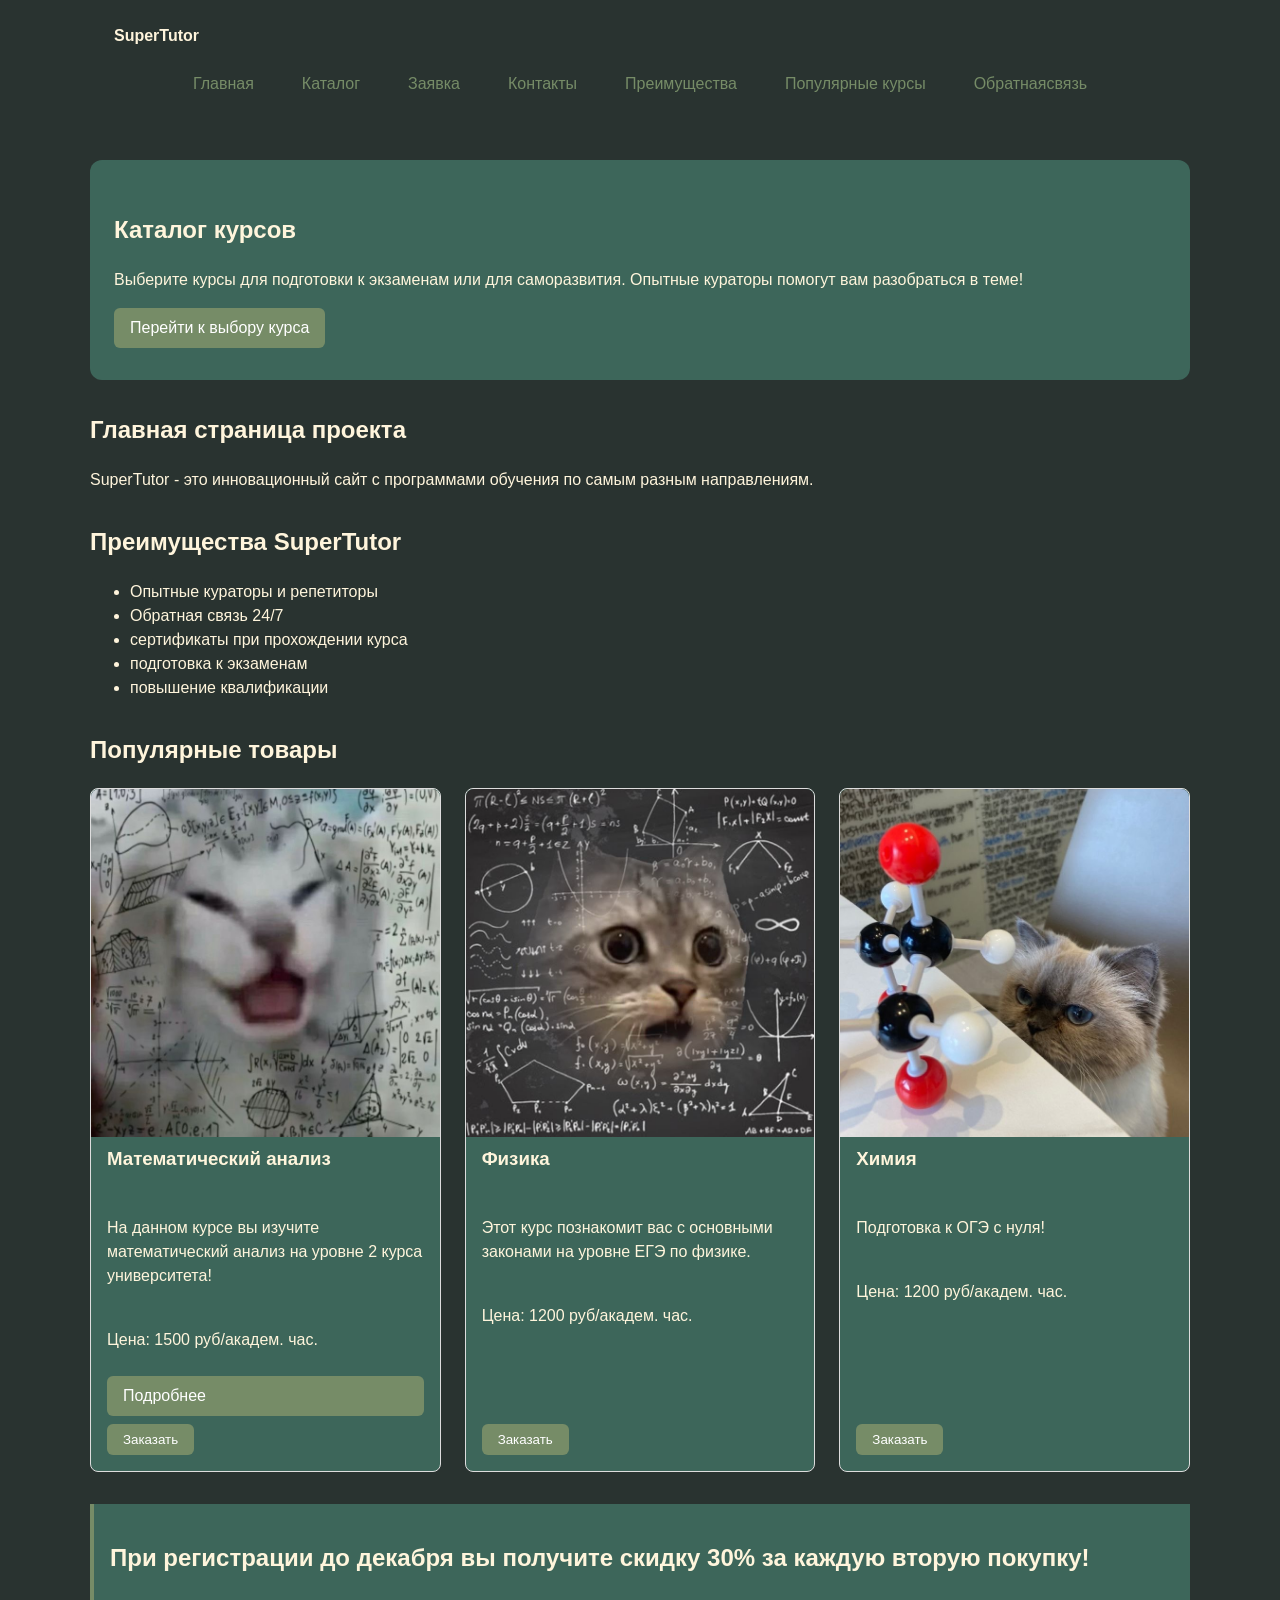
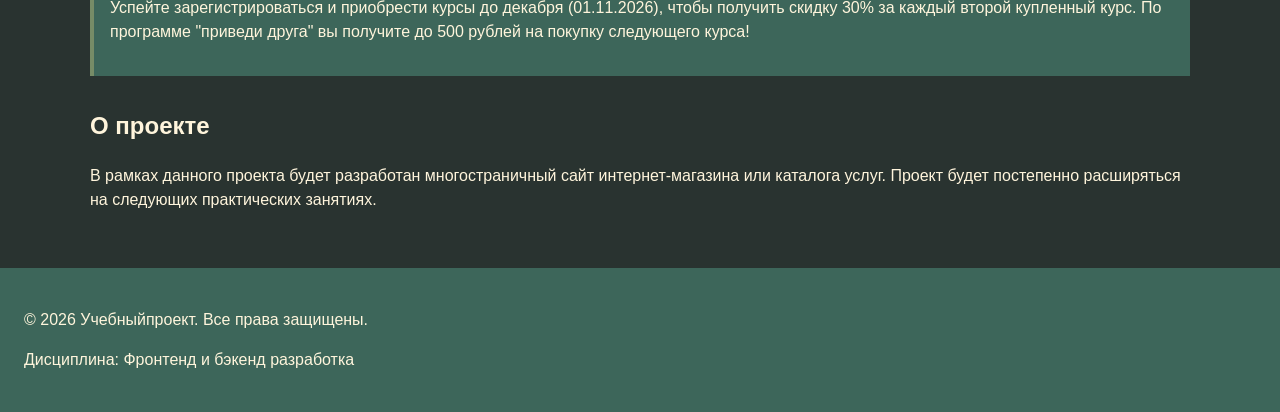
==== commit 6cae2ca6: "8th task" ====
--- a/index.html
+++ b/index.html
@@ -3,12 +3,12 @@
 <head>
 <meta charset="UTF-8">
 <meta name="viewport" content="width=device-width, initial-scale=1.0">
-<title>Каталогтоваров</title>
+<title>Каталог курсов</title>
 <link rel="stylesheet" href="css/style.css">
 <script src="js/main.js" defer></script>
 <meta property="og:type" content="website">
-<meta property="og:title" content="Учебныйинтернет-магазин">
-<meta property="og:description" content="Учебный frontend-проектинтернет-магазина.">
+<meta property="og:title" content="Каталог курсов">
+<meta property="og:description" content="Каталог услуг - выберите репетитора для подготовки к экзаменам!">
 <meta property="og:image" content="https://username.github.io/kr1-html-css-shop/images/preview.jpg">
 
 </head>
@@ -16,15 +16,16 @@
 
 <header class="site-header">
 <div class="site-header__inner">
-<a class="site-header__logo" href="index.html">ShopProject</a>
+<a class="site-header__logo" href="index.html">SuperTutor</a>
 
 <nav class="site-nav" aria-label="Основнаянавигация">
 <ul class="site-nav__list">
 <li class="site-nav__item"><a class="site-nav__link site-nav__link--active" href="index.html">Главная</a></li>
 <li class="site-nav__item"><a class="site-nav__link" href="catalog.html">Каталог</a></li>
+<li class="site-nav__item"><a class="site-nav__link" href="order.html">Заявка</a></li>
 <li class="site-nav__item"><a class="site-nav__link" href="contacts.html">Контакты</a></li>
 <li class="site-nav__item"><a class="site-nav__link" href="index.html#advantages">Преимущества</a></li>
-<li class="site-nav__item"><a class="site-nav__link" href="index.html#popular">Популярныетовары</a></li>
+<li class="site-nav__item"><a class="site-nav__link" href="index.html#popular">Популярные курсы</a></li>
 <li class="site-nav__item"><a class="site-nav__link" href="index.html#contacts">Обратнаясвязь</a></li>
 </ul>
 </nav>
@@ -35,31 +36,28 @@
 
 <main>
 <section class="hero">
-<h1>Учебный интернет-магазин</h1>
-<p>
-    Это стартовая страница учебного frontend-проекта.
-    В дальнейшем на её основе будет разработан многостраничный сайт
-    интернет-магазина или каталога услуг.
-</p>
-<a class="button" href="#popular">Перейтиктоварам</a>
-</section>
-
-<section>
+<h1>Каталог курсов</h1>
+<p>
+    Выберите курсы для подготовки к экзаменам или для саморазвития. Опытные кураторы помогут вам разобраться в теме!
+</p>
+<a class="button" href="#popular">Перейти к выбору курса</a>
+</section>
+
+<section class="section">
 <h2>Главная страница проекта</h2>
 <p>
-        Это стартовая страница учебного frontend-проекта.
-        В дальнейшем здесь будет разработан многостраничный сайт
-        интернет-магазина или каталога услуг.
+        SuperTutor - это инновационный сайт с программами обучения по самым разным направлениям.
 </p>
 </section>
 <section class="section" id="advantages">
-<h2>Преимуществапроекта</h2>
+<h2>Преимущества SuperTutor</h2>
 
 <ul class="advantages__list">
-<li>понятная HTML-структура;</li>
-<li>семантические блоки страницы;</li>
-<li>подключение внешнего CSS-файла;</li>
-<li>подготовка к разработке многостраничного сайта.</li>
+<li>Опытные кураторы и репетиторы</li>
+<li>Обратная связь 24/7</li>
+<li>сертификаты при прохождении курса</li>
+<li>подготовка к экзаменам</li>
+<li>повышение квалификации</li>
 </ul>
 </section>
 <section class="section" id="popular">
@@ -67,27 +65,31 @@
 
   <div class="products-grid">
     <article class="product-card">
-      <h3 class="product-card__title">Товар 1</h3>
-      <p class="product-card__description">Краткое описание учебного товара.</p>
-      <p class="product-card__price">Цена: 1000 руб.</p>
+      <img class="product-card__image" src="images/math.jpg" alt="Математика">
+      <h3 class="product-card__title">Математический анализ</h3>
+      <p class="product-card__description">На данном курсе вы изучите математический анализ на уровне 2 курса университета!</p>
+      <p class="product-card__price">Цена: 1500 руб/академ. час.</p>
+      <a class="button button--secondary" href="product.html">Подробнее</a>
       <button class="button product-card__button" type="button" data-product="Товар 1">
         Заказать
       </button>
     </article>
 
     <article class="product-card">
-      <h3 class="product-card__title">Товар 2</h3>
-      <p class="product-card__description">Краткое описание учебного товара.</p>
-      <p class="product-card__price">Цена: 1500 руб.</p>
+      <img class="product-card__image" src="images/phys.jpg" alt="Физика">
+      <h3 class="product-card__title">Физика</h3>
+      <p class="product-card__description">Этот курс познакомит вас с основными законами на уровне ЕГЭ по физике.</p>
+      <p class="product-card__price">Цена: 1200 руб/академ. час.</p>
       <button class="button product-card__button" type="button" data-product="Товар 2">
         Заказать
       </button>
     </article>
 
     <article class="product-card">
-      <h3 class="product-card__title">Товар 3</h3>
-      <p class="product-card__description">Краткое описание учебного товара.</p>
-      <p class="product-card__price">Цена: 2000 руб.</p>
+      <img class="product-card__image" src="images/chem.jpg" alt="Химия">
+      <h3 class="product-card__title">Химия</h3>
+      <p class="product-card__description">Подготовка к ОГЭ с нуля!</p>
+      <p class="product-card__price">Цена: 1200 руб/академ. час.</p>
       <button class="button product-card__button" type="button" data-product="Товар 3">
         Заказать
       </button>
@@ -97,16 +99,15 @@
 
 
 <aside class="aside-info">
-<h2>Информация для студентов</h2>
-<p>
-    На следующих практических занятиях этот проект будет расширяться:
-    появятся формы, модальное окно, дополнительные страницы, Flex/Grid,
-    БЭМ-структура и адаптивная версия сайта.
+<h2>При регистрации до декабря вы получите скидку 30% за каждую вторую покупку!</h2>
+<p>
+    Успейте зарегистрироваться и приобрести курсы до декабря (01.11.2026), чтобы получить скидку 30% за каждый второй купленный курс.
+    По программе "приведи друга" вы получите до 500 рублей на покупку следующего курса!
 </p>
 </aside>
 
 
-<section>
+<section class="section">
 <h2>О проекте</h2>
 <p>
     В рамках данного проекта будет разработан многостраничный сайт
--- a/css/style.css
+++ b/css/style.css
@@ -3,17 +3,17 @@
    =============================== */
 :root {
   /* Основные цвета проекта */
---color-bg: #ffffff;
-  --color-text: #222222;
+--color-bg: #3D665A;
+  --color-text: #FFF5DC;
   --color-muted: #666666;
-  --color-primary: #0057b8;
-  --color-primary-dark: #003f86;
+  --color-primary: #768C67;
+  --color-primary-dark: #4a5741;
   --color-border: #dddddd;
   --color-surface: #f7f7f7;
   --color-surface-accent: #eef5ff;
   --color-danger: #b00020;
   --color-success: #168a2f;
-  --color-success-bg: #eefaf0;
+  --color-success-bg: #666666;
   --color-white: #ffffff;
 
   /* Отступы */
@@ -46,14 +46,15 @@
 
 /*
   Убираем стандартный внешний отступ браузера у body.
-  Без этого вокруг страницы может появиться белая рамка.
+  Цвет текста берём из переменной --color-text (светлый),
+  а не задаём напрямую — иначе он не будет виден на тёмном фоне.
 */
 body {
   margin: 0;
   font-family: Arial, sans-serif;
   line-height: 1.5;
-  color: #222222;
-  background-color: #ffffff;
+  color: var(--color-text);
+  background-color: #293330;
 }
 
 /*
@@ -68,20 +69,11 @@
 
 
 /*
-  Оформляем шапку страницы.
-  Пока используется простой светло-серый фон.
+  Оформляем подвал страницы тем же тёмным цветом, что и карточки,
+  hero-блок и aside — чтобы все «панели» на странице были одного тона.
 */
 .site-footer {
-  background-color: var(--color-surface);
-}
-
-
-/*
-  Оформляем подвал страницы тем же фоном,
-  чтобы визуально отделить его от основного содержимого.
-*/
-.site-footer {
-  background-color: #f2f2f2;
+  background-color: var(--color-bg);
 }
 
 section {
@@ -106,11 +98,13 @@
 
 /*
   Оформляем текстовый логотип.
+  Цвет — светлый, из переменной --color-text, чтобы логотип было видно
+  на тёмном фоне шапки (жёстко заданный тёмный цвет делал его невидимым).
 */
 .site-header__logo {
   font-weight: bold;
   text-decoration: none;
-  color: #222222;
+  color: var(--color-text);
 }
 
 /*
@@ -198,11 +192,16 @@
    4. Компоненты страницы
 =============================== */
 
+/*
+  Hero-блок красится в тот же цвет, что и aside-info ниже (var(--color-bg)),
+  чтобы обе секции выглядели как единый тёмный «слой» интерфейса,
+  а не как два случайных, разных по цвету блока.
+*/
 .hero {
   max-width: var(--container-width);
   margin: 0 auto var(--space-xl);
   padding: var(--space-xl) var(--space-lg);
-  background-color: var(--color-surface-accent);
+  background-color: var(--color-bg);
   border-radius: var(--radius-lg);
 }
 
@@ -219,7 +218,13 @@
   Карточка товара — самостоятельный блок.
   На следующих занятиях карточки будут доработаны и выстроены в сетку.
 */
+/*
+  position: relative нужен, чтобы бейдж («Идёт набор», «Новинка»)
+  позиционировался абсолютно относительно самой карточки,
+  а не относительно всей страницы.
+*/
 .product-card {
+  position: relative;
   display: flex;
   flex-direction: column;
   gap: var(--space-sm);
@@ -230,11 +235,42 @@
   background-color: var(--color-bg);
 }
 
+/*
+  Бейдж курса — «Идёт набор», «Новинка» и т. п.
+  position: absolute вынимает бейдж из потока и кладёт его
+  в угол карточки (родитель — .product-card с position: relative).
+*/
+.product-card__badge {
+  position: absolute;
+  top: var(--space-sm);
+  right: var(--space-sm);
+  padding: 4px 8px;
+  font-size: 12px;
+  font-weight: 700;
+  color: var(--color-text);
+  background-color: var(--color-primary);
+  border-radius: var(--radius-sm);
+}
+
 .product-card__button {
   margin-top: auto;
 align-self: flex-start;
 }
 
+/*
+  Изображение курса. У карточки есть padding со всех сторон,
+  поэтому картинку "вытягиваем" отрицательными полями, чтобы она
+  доходила до самых краёв карточки, а не была с отступом как текст.
+*/
+.product-card__image {
+  width: calc(100% + var(--space-md) * 2);
+  aspect-ratio: 1 / 1;
+  margin: calc(-1 * var(--space-md)) calc(-1 * var(--space-md)) 0;
+  object-fit: cover;
+  border-radius: var(--radius-md) var(--radius-md) 0 0;
+  display: block;
+}
+
 
 .product-card:hover {
   border-color: var(--color-primary);
@@ -247,13 +283,16 @@
 
 /*
   Дополнительный информационный блок.
+  Тот же цвет, что и у hero-блока (var(--color-bg)) — раньше здесь был
+  другой, отдельный светлый оттенок (var(--color-surface)), из-за чего
+  hero и aside визуально не совпадали.
 */
 .aside-info {
   max-width: var(--container-width);
   margin: 0 auto var(--space-xl);
   padding: var(--space-md);
   border-left: 4px solid var(--color-primary);
-  background-color: var(--color-surface);
+  background-color: var(--color-bg);
 }
 
 
@@ -273,10 +312,35 @@
    5. Форма и модальное окно
    =============================== */
 
+/*
+  У <dialog> по умолчанию свой белый фон от браузера, если его не задать
+  явно. Добавлены background-color и color, иначе светлый текст формы
+  оказывается на белом фоне и его не видно.
+*/
+/*
+  z-index поднимает модальное окно над плавающей кнопкой заявки
+  и остальным содержимым страницы.
+*/
 .order-dialog {
+  z-index: 30;
 width: min(100% - 32px, 560px);
   padding: var(--space-lg);
   border: none;
+  border-radius: var(--radius-lg);
+  background-color: var(--color-bg);
+  color: var(--color-text);
+}
+
+/*
+  Обёртка для order.html — та же форма order-form,
+  но не в диалоге, а в обычном разделе страницы.
+*/
+.order-page {
+  max-width: 640px;
+  margin: 0 auto var(--space-xl);
+  padding: var(--space-lg);
+  background-color: var(--color-bg);
+  border: 1px solid var(--color-border);
   border-radius: var(--radius-lg);
 }
 
@@ -372,6 +436,46 @@
   grid-template-columns: repeat(3, 1fr);
 gap: var(--space-lg);
 }
+
+/*
+  В каталоге карточек больше (10 штук) и у каждой есть квадратная
+  картинка, поэтому здесь колонки уже, чем в общем .products-grid —
+  так карточки получаются компактнее и их помещается больше в ряд,
+  а не 3 крупные на всю ширину, как на главной странице.
+*/
+.catalog-layout__products .products-grid {
+  grid-template-columns: repeat(auto-fill, minmax(240px, 1fr));
+  gap: var(--space-md);
+}
+
+/*
+  Раскладка страницы каталога: фильтры слева, список курсов справа.
+  Без display: grid здесь aside и section просто шли друг под другом
+  на всю ширину, а не колонками.
+*/
+.catalog-layout {
+  display: grid;
+  grid-template-columns: 260px 1fr;
+  gap: var(--space-lg);
+  max-width: var(--container-width);
+  margin: 0 auto var(--space-xl);
+  align-items: start;
+}
+
+/*
+  position: sticky держит фильтры на экране, пока список курсов
+  прокручивается — сайдбар "прилипает" к верху на расстоянии
+  var(--space-lg) и остаётся видимым, пока не кончится его родитель.
+*/
+.catalog-filters {
+  position: sticky;
+  top: var(--space-lg);
+  padding: var(--space-md);
+  background-color: var(--color-bg);
+  border: 1px solid var(--color-border);
+  border-radius: var(--radius-md);
+}
+
 .catalog-filters__form {
   display: grid;
   gap: var(--space-md);
@@ -400,4 +504,135 @@
   border: 1px solid var(--color-border);
   border-radius: var(--radius-sm);
 font: inherit;
+}
+
+
+/* ===============================
+   6. Страница курса (product.html)
+   =============================== */
+
+.course {
+  display: grid;
+  grid-template-columns: minmax(0, 1fr) minmax(0, 1.2fr);
+  gap: var(--space-xl);
+  max-width: var(--container-width);
+  margin: 0 auto var(--space-xl);
+  align-items: start;
+}
+
+/*
+  position: relative — та же логика, что и у .product-card:
+  бейдж курса кладётся поверх изображения через position: absolute.
+*/
+.course__media {
+  position: relative;
+  display: flex;
+  align-items: center;
+  justify-content: center;
+  min-height: 220px;
+  border-radius: var(--radius-lg);
+  overflow: hidden;
+  background-color: var(--color-surface-accent);
+}
+
+.course__image {
+  width: 100%;
+  height: 100%;
+  min-height: 220px;
+  object-fit: cover;
+}
+
+.course__badge {
+  position: absolute;
+  top: var(--space-md);
+  left: var(--space-md);
+  padding: 4px 10px;
+  font-size: 12px;
+  font-weight: 700;
+  color: var(--color-text);
+  background-color: var(--color-primary);
+  border-radius: var(--radius-sm);
+}
+
+.course__body {
+  padding: var(--space-lg);
+  background-color: var(--color-bg);
+  border: 1px solid var(--color-border);
+  border-radius: var(--radius-lg);
+}
+
+.course__title {
+  margin-top: 0;
+}
+
+.course__meta {
+  display: flex;
+  flex-wrap: wrap;
+  gap: var(--space-sm);
+  margin: 0 0 var(--space-md);
+  padding: 0;
+  list-style: none;
+}
+
+.course__meta-item {
+  padding: 4px 10px;
+  font-size: 13px;
+  color: var(--color-text);
+  background-color: var(--color-surface-accent);
+  border-radius: var(--radius-sm);
+}
+
+.course__price {
+  margin: var(--space-md) 0;
+  font-size: 20px;
+  font-weight: 700;
+}
+
+.course__actions {
+  display: flex;
+  flex-wrap: wrap;
+  gap: var(--space-md);
+}
+
+/*
+  Таблица характеристик курса.
+*/
+.product-table {
+  width: 100%;
+  margin: var(--space-md) 0 var(--space-lg);
+  border-collapse: collapse;
+}
+
+.product-table caption {
+  margin-bottom: var(--space-sm);
+  color: var(--color-muted);
+  text-align: left;
+}
+
+.product-table th,
+.product-table td {
+  padding: var(--space-sm) var(--space-md);
+  text-align: left;
+  border-bottom: 1px solid var(--color-border);
+}
+
+.product-table th {
+  width: 40%;
+  font-weight: 600;
+}
+
+
+/* ===============================
+   7. Плавающая кнопка заявки
+   =============================== */
+/*
+  position: fixed держит кнопку на экране при любой прокрутке страницы,
+  z-index — выше обычного контента, чтобы кнопка не пряталась под ним.
+*/
+.cta-float {
+  position: fixed;
+  right: var(--space-lg);
+  bottom: var(--space-lg);
+  z-index: 20;
+  box-shadow: 0 4px 12px rgba(0, 0, 0, 0.35);
 }
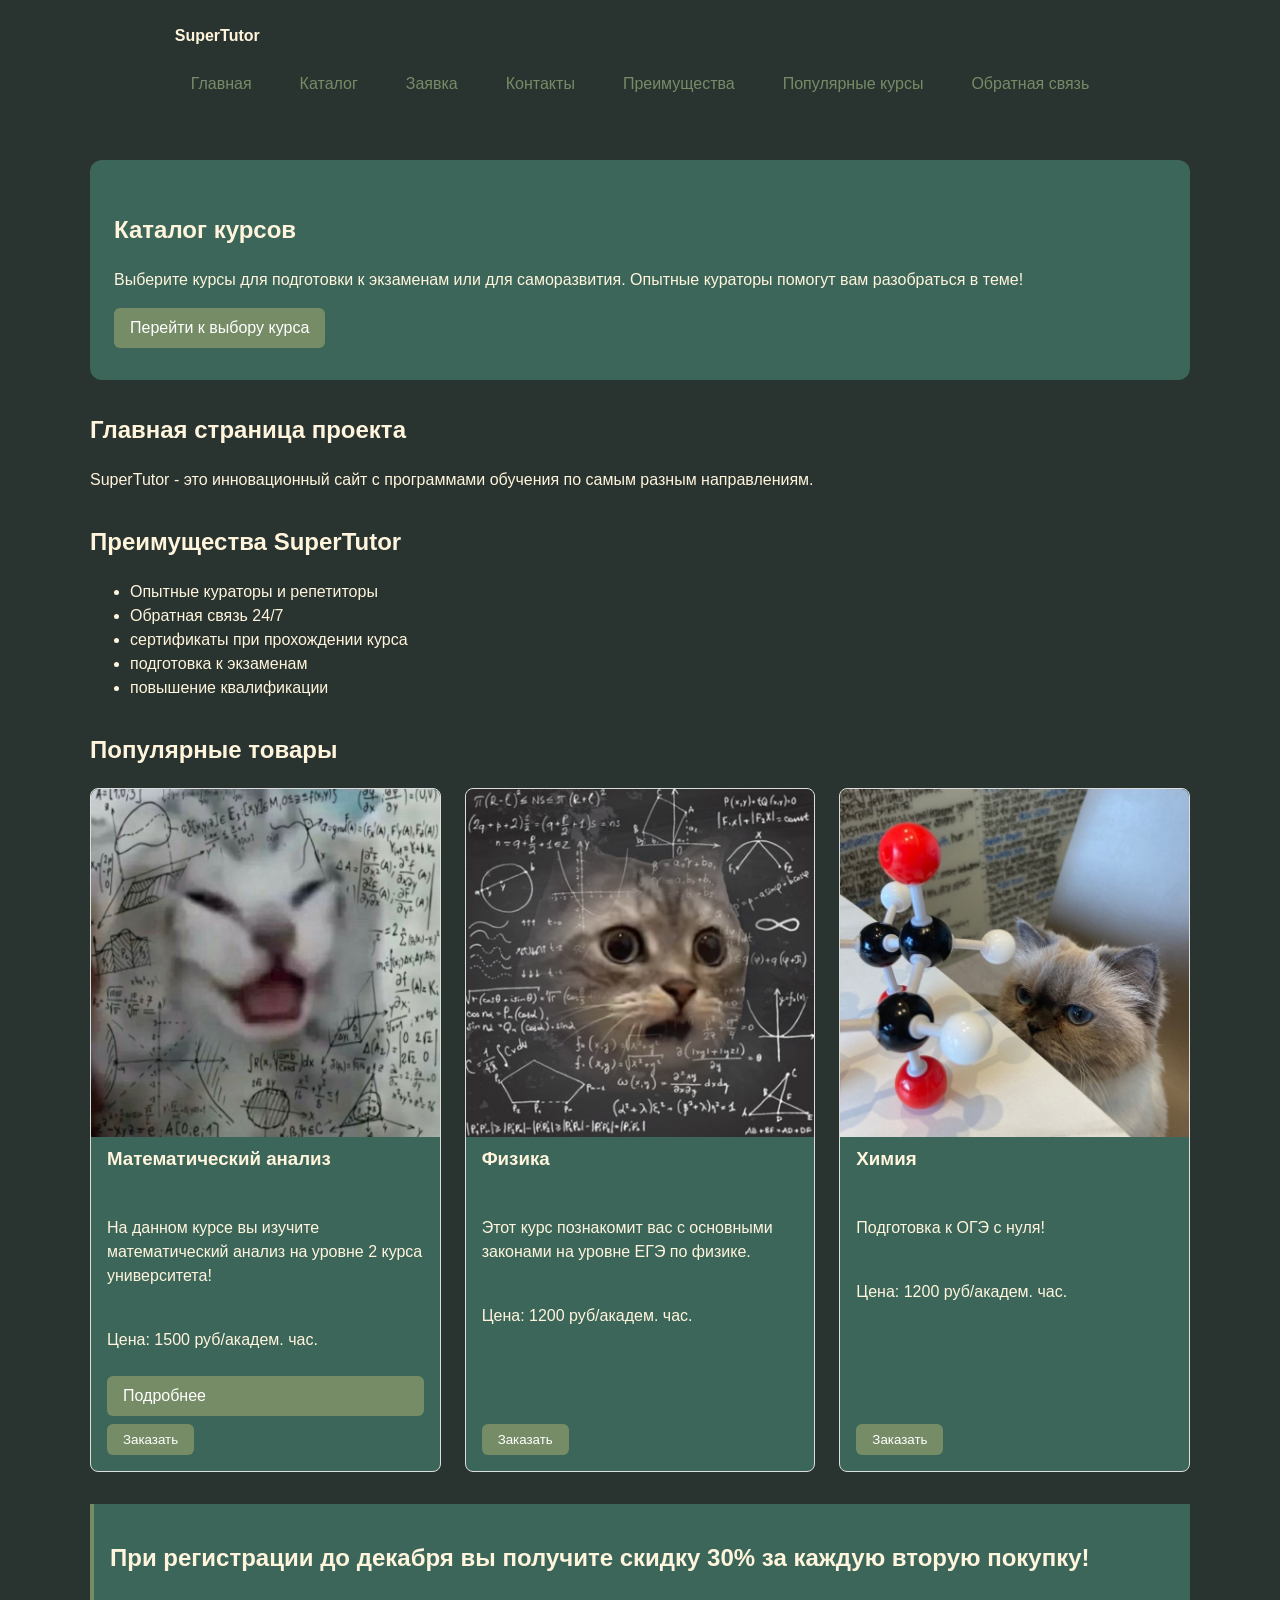
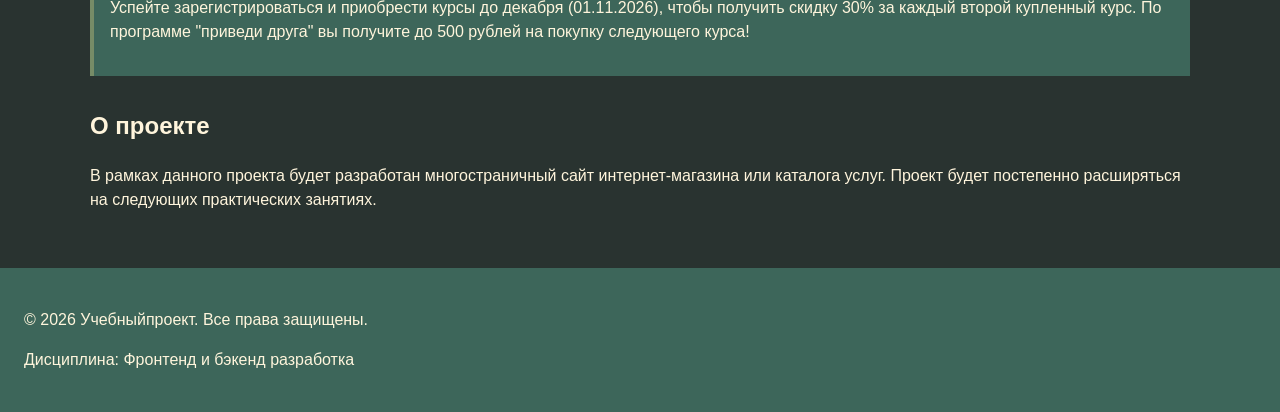
==== commit 387b9d40: "++" ====
--- a/index.html
+++ b/index.html
@@ -26,7 +26,7 @@
 <li class="site-nav__item"><a class="site-nav__link" href="contacts.html">Контакты</a></li>
 <li class="site-nav__item"><a class="site-nav__link" href="index.html#advantages">Преимущества</a></li>
 <li class="site-nav__item"><a class="site-nav__link" href="index.html#popular">Популярные курсы</a></li>
-<li class="site-nav__item"><a class="site-nav__link" href="index.html#contacts">Обратнаясвязь</a></li>
+<li class="site-nav__item"><a class="site-nav__link" href="index.html#contacts">Обратная связь</a></li>
 </ul>
 </nav>
 
--- a/css/style.css
+++ b/css/style.css
@@ -55,6 +55,13 @@
   line-height: 1.5;
   color: var(--color-text);
   background-color: #293330;
+  min-height: 100vh;     
+  display: flex;          
+  flex-direction: column;
+}
+
+main {
+  flex: 1; 
 }
 
 /*
